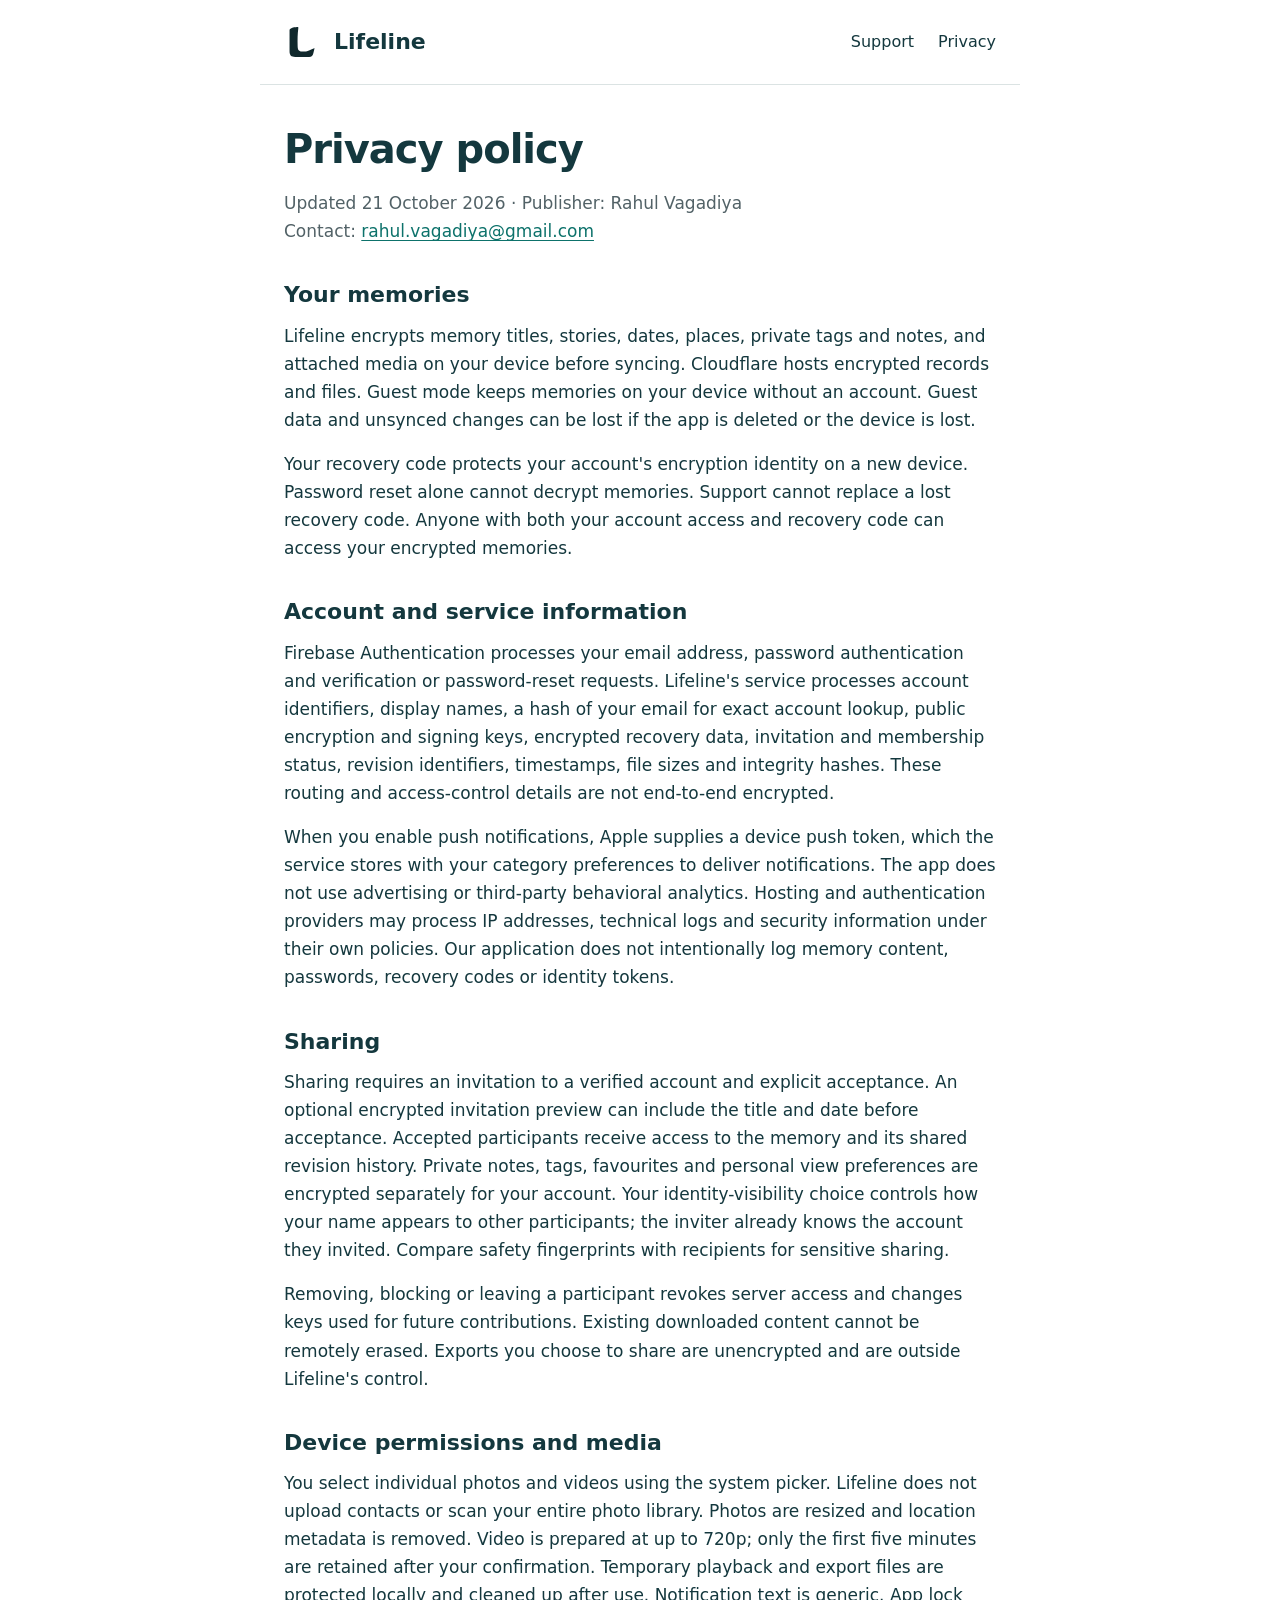
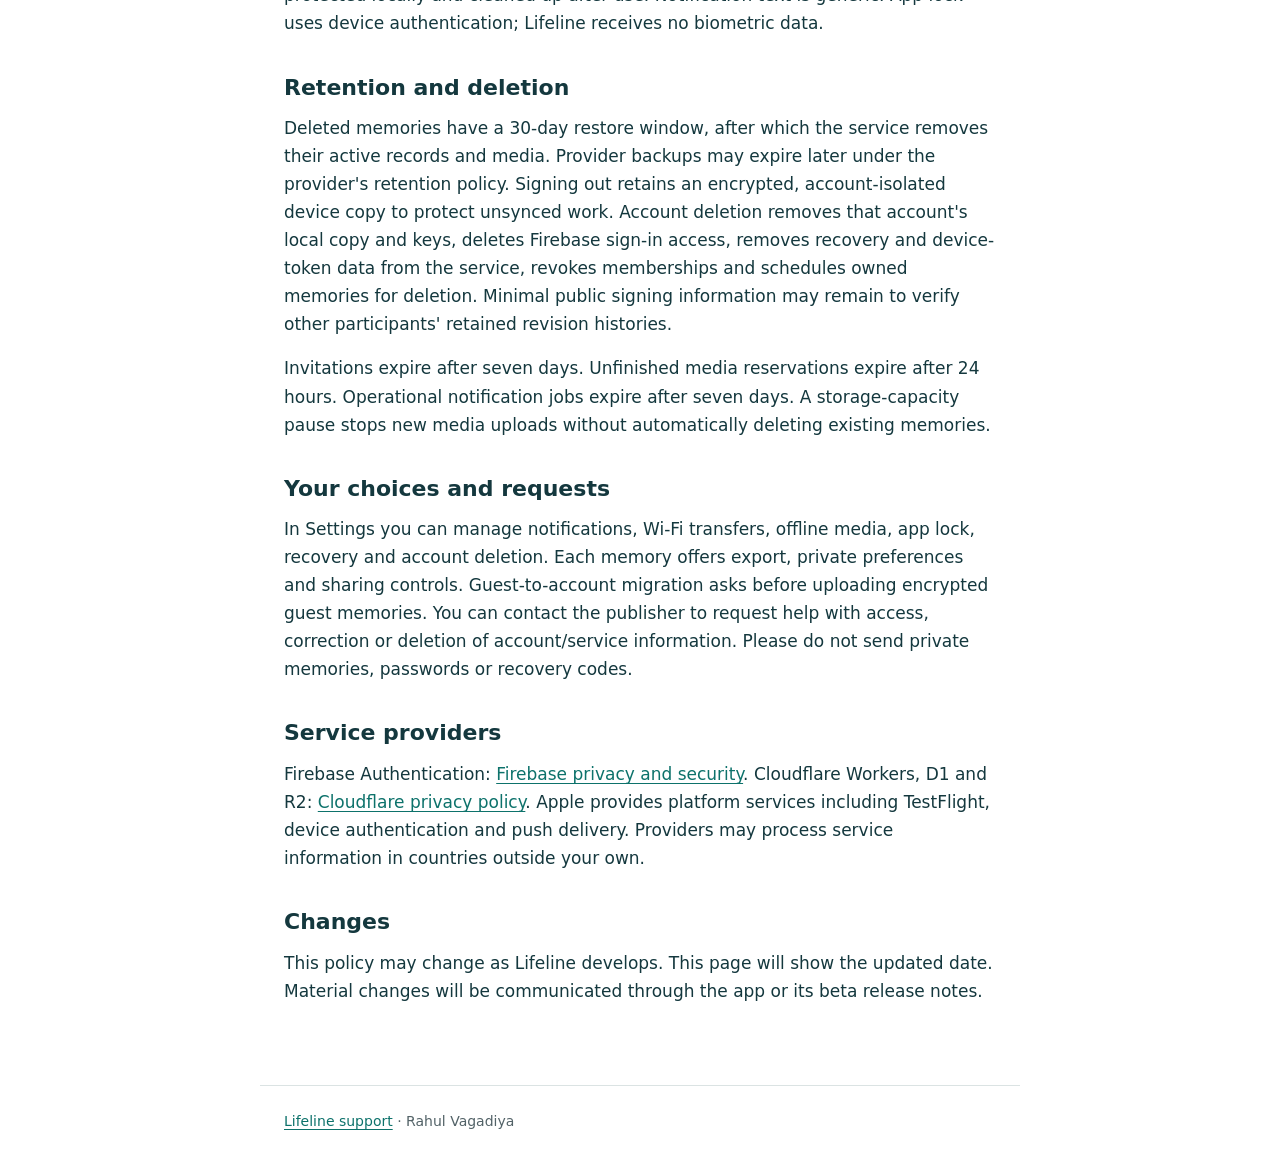
==== privacy.html @ 029554c7 "Publish Lifeline support and privacy information" ====
<!doctype html><html lang="en"><head><meta charset="utf-8"><meta name="viewport" content="width=device-width,initial-scale=1"><meta name="description" content="How Lifeline handles account information, encrypted memories, sharing and deletion."><title>Lifeline Privacy Policy</title><link rel="stylesheet" href="style.css"></head><body><a class="skip" href="#content">Skip to content</a><header><img src="assets/lifeline.svg" alt=""><a href="./">Lifeline</a><nav aria-label="Main"><a href="./">Support</a><a href="privacy.html" aria-current="page">Privacy</a></nav></header><main id="content"><h1>Privacy policy</h1><p class="muted">Updated 21 October 2026 · Publisher: Rahul Vagadiya<br>Contact: <a href="mailto:rahul.vagadiya@gmail.com">rahul.vagadiya@gmail.com</a></p><h2>Your memories</h2><p>Lifeline encrypts memory titles, stories, dates, places, private tags and notes, and attached media on your device before syncing. Cloudflare hosts encrypted records and files. Guest mode keeps memories on your device without an account. Guest data and unsynced changes can be lost if the app is deleted or the device is lost.</p><p>Your recovery code protects your account's encryption identity on a new device. Password reset alone cannot decrypt memories. Support cannot replace a lost recovery code. Anyone with both your account access and recovery code can access your encrypted memories.</p><h2>Account and service information</h2><p>Firebase Authentication processes your email address, password authentication and verification or password-reset requests. Lifeline's service processes account identifiers, display names, a hash of your email for exact account lookup, public encryption and signing keys, encrypted recovery data, invitation and membership status, revision identifiers, timestamps, file sizes and integrity hashes. These routing and access-control details are not end-to-end encrypted.</p><p>When you enable push notifications, Apple supplies a device push token, which the service stores with your category preferences to deliver notifications. The app does not use advertising or third-party behavioral analytics. Hosting and authentication providers may process IP addresses, technical logs and security information under their own policies. Our application does not intentionally log memory content, passwords, recovery codes or identity tokens.</p><h2>Sharing</h2><p>Sharing requires an invitation to a verified account and explicit acceptance. An optional encrypted invitation preview can include the title and date before acceptance. Accepted participants receive access to the memory and its shared revision history. Private notes, tags, favourites and personal view preferences are encrypted separately for your account. Your identity-visibility choice controls how your name appears to other participants; the inviter already knows the account they invited. Compare safety fingerprints with recipients for sensitive sharing.</p><p>Removing, blocking or leaving a participant revokes server access and changes keys used for future contributions. Existing downloaded content cannot be remotely erased. Exports you choose to share are unencrypted and are outside Lifeline's control.</p><h2>Device permissions and media</h2><p>You select individual photos and videos using the system picker. Lifeline does not upload contacts or scan your entire photo library. Photos are resized and location metadata is removed. Video is prepared at up to 720p; only the first five minutes are retained after your confirmation. Temporary playback and export files are protected locally and cleaned up after use. Notification text is generic. App lock uses device authentication; Lifeline receives no biometric data.</p><h2>Retention and deletion</h2><p>Deleted memories have a 30-day restore window, after which the service removes their active records and media. Provider backups may expire later under the provider's retention policy. Signing out retains an encrypted, account-isolated device copy to protect unsynced work. Account deletion removes that account's local copy and keys, deletes Firebase sign-in access, removes recovery and device-token data from the service, revokes memberships and schedules owned memories for deletion. Minimal public signing information may remain to verify other participants' retained revision histories.</p><p>Invitations expire after seven days. Unfinished media reservations expire after 24 hours. Operational notification jobs expire after seven days. A storage-capacity pause stops new media uploads without automatically deleting existing memories.</p><h2>Your choices and requests</h2><p>In Settings you can manage notifications, Wi-Fi transfers, offline media, app lock, recovery and account deletion. Each memory offers export, private preferences and sharing controls. Guest-to-account migration asks before uploading encrypted guest memories. You can contact the publisher to request help with access, correction or deletion of account/service information. Please do not send private memories, passwords or recovery codes.</p><h2>Service providers</h2><p>Firebase Authentication: <a href="https://firebase.google.com/support/privacy">Firebase privacy and security</a>. Cloudflare Workers, D1 and R2: <a href="https://www.cloudflare.com/privacypolicy/">Cloudflare privacy policy</a>. Apple provides platform services including TestFlight, device authentication and push delivery. Providers may process service information in countries outside your own.</p><h2>Changes</h2><p>This policy may change as Lifeline develops. This page will show the updated date. Material changes will be communicated through the app or its beta release notes.</p></main><footer><a href="./">Lifeline support</a> · Rahul Vagadiya</footer></body></html>
---- style.css ----
:root{color-scheme:light dark;--ink:#14383e;--accent:#0d726b;--canvas:#fff;--muted:#526267;--line:#dbe3e3}*{box-sizing:border-box}body{margin:0;background:var(--canvas);color:var(--ink);font:17px/1.65 system-ui,-apple-system,BlinkMacSystemFont,"Segoe UI",sans-serif}header,main,footer{max-width:760px;margin:auto;padding:24px}header{display:flex;align-items:center;gap:14px;border-bottom:1px solid var(--line)}header img{width:36px;height:36px}header a{font-size:22px;font-weight:650;color:var(--ink);text-decoration:none}nav{margin-left:auto;display:flex;gap:24px}nav a{font-size:16px;font-weight:500}main{padding-top:40px;padding-bottom:64px}h1{font-size:clamp(30px,6vw,40px);line-height:1.2;margin:0 0 16px;letter-spacing:-.025em}h2{font-size:22px;line-height:1.3;margin:36px 0 12px}p{margin:0 0 16px}a{color:var(--accent);text-underline-offset:3px}a:focus-visible{outline:3px solid var(--accent);outline-offset:5px}.muted,footer{color:var(--muted)}footer{font-size:14px;border-top:1px solid var(--line)}li{margin-bottom:10px}details{padding:18px 0;border-bottom:1px solid var(--line)}summary{cursor:pointer;font-weight:600;min-height:44px}details p{margin-top:10px}.skip{position:absolute;top:-80px;left:16px;background:var(--canvas);padding:12px}.skip:focus{top:12px}@media(prefers-color-scheme:dark){:root{--ink:#e8f4f1;--accent:#82d9c2;--canvas:#102327;--muted:#b0c6c7;--line:#314b50}header img{background:#e8f4f1;border-radius:6px;padding:3px}}@media(max-width:450px){header{flex-wrap:wrap}nav{margin-left:0;width:100%}}
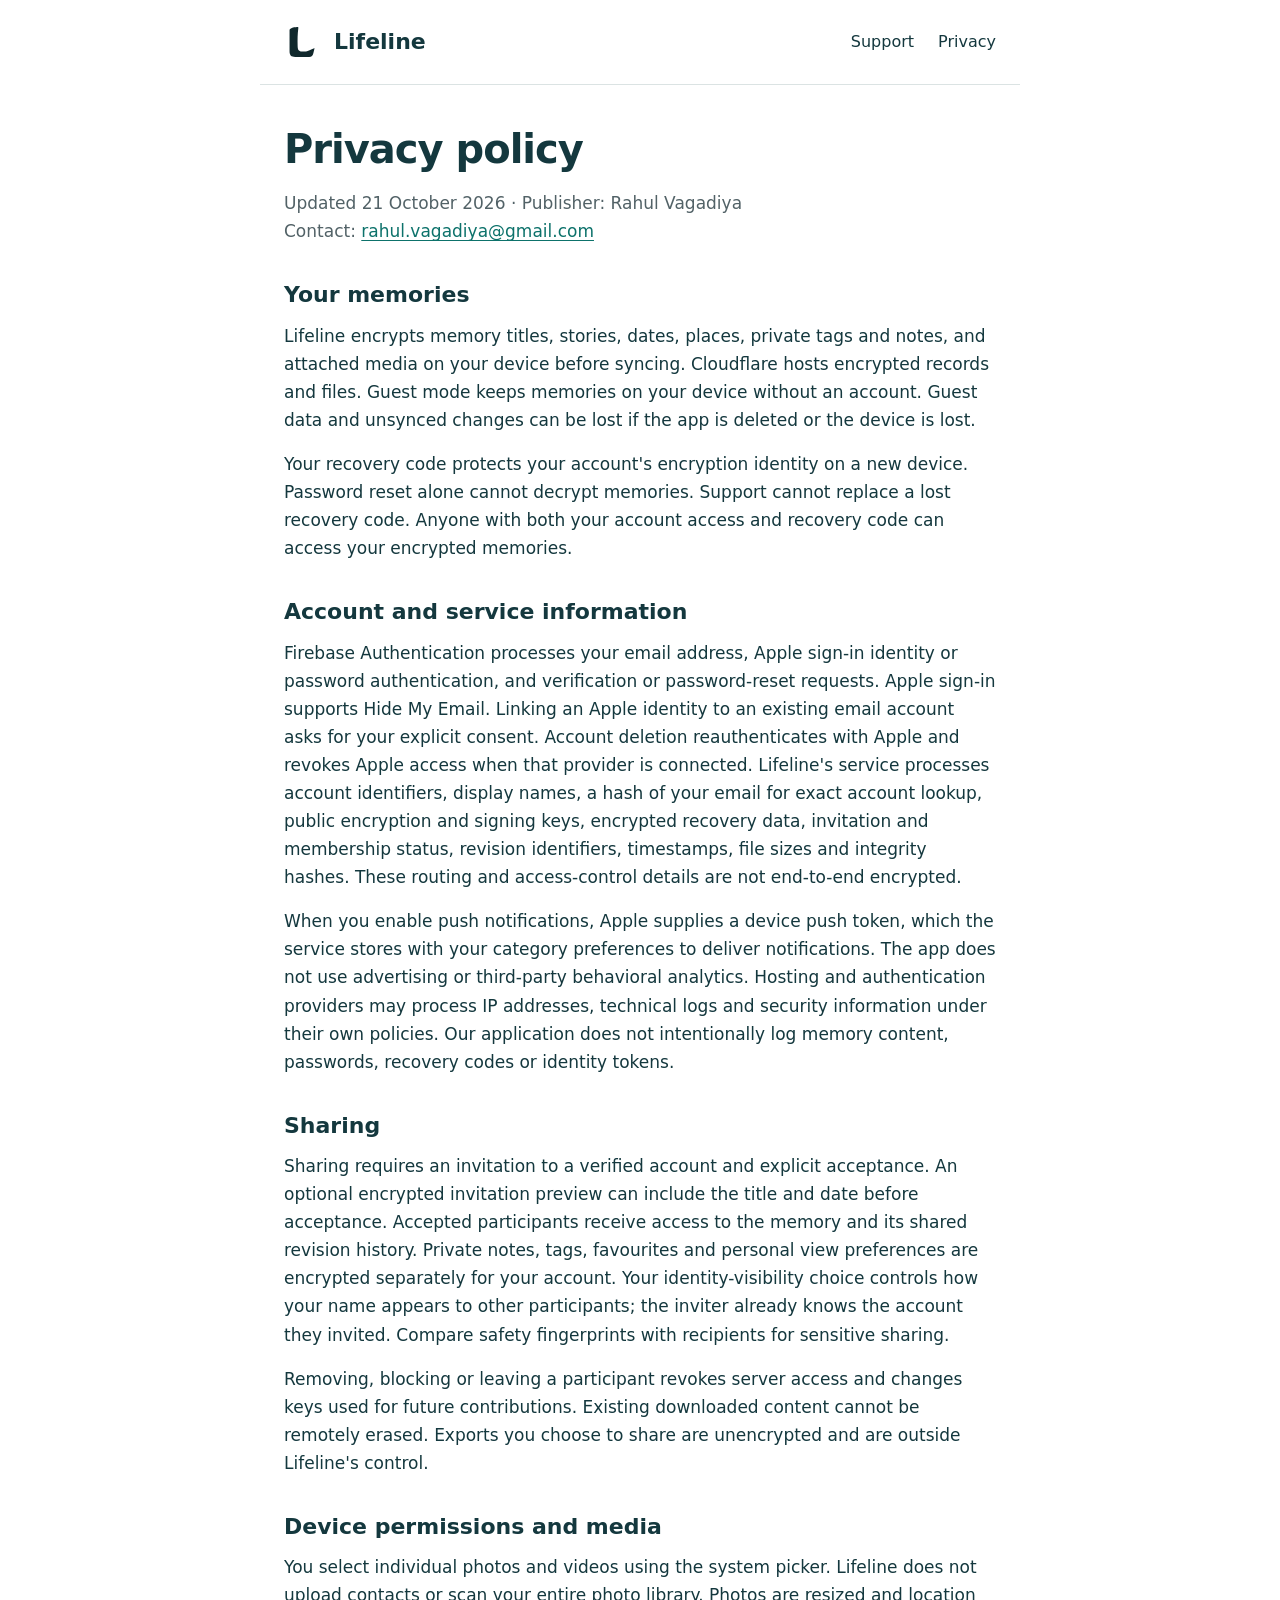
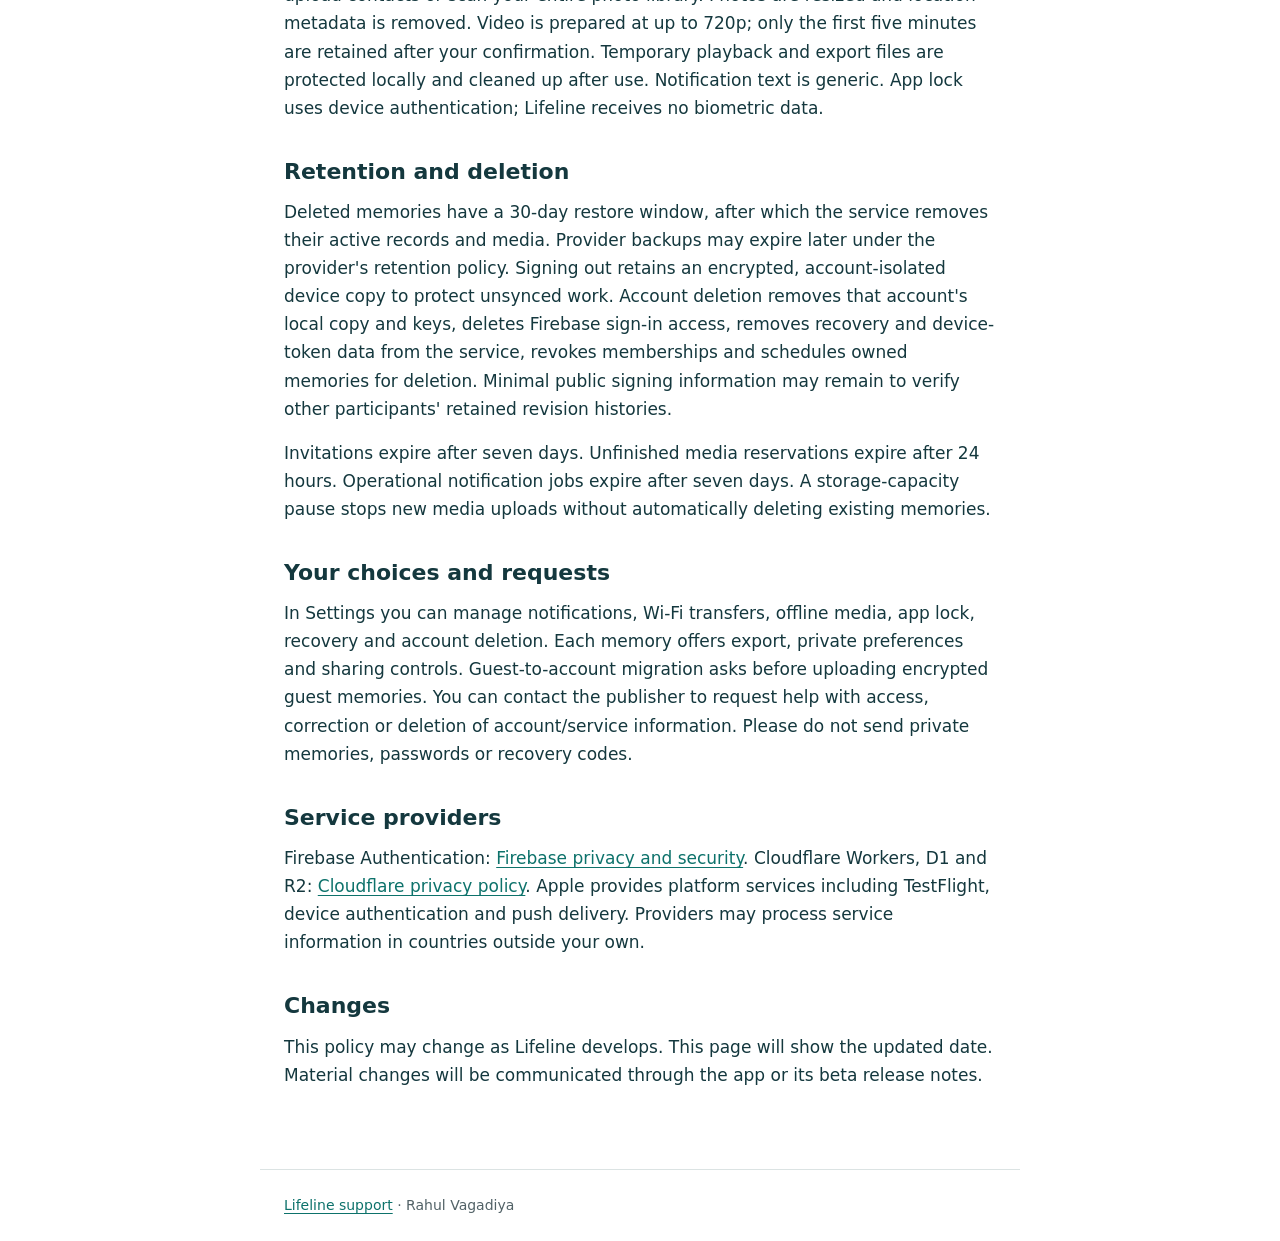
==== commit 93b30cd7: "Document Apple sign-in identity and account linking" ====
--- a/privacy.html
+++ b/privacy.html
@@ -1 +1 @@
-<!doctype html><html lang="en"><head><meta charset="utf-8"><meta name="viewport" content="width=device-width,initial-scale=1"><meta name="description" content="How Lifeline handles account information, encrypted memories, sharing and deletion."><title>Lifeline Privacy Policy</title><link rel="stylesheet" href="style.css"></head><body><a class="skip" href="#content">Skip to content</a><header><img src="assets/lifeline.svg" alt=""><a href="./">Lifeline</a><nav aria-label="Main"><a href="./">Support</a><a href="privacy.html" aria-current="page">Privacy</a></nav></header><main id="content"><h1>Privacy policy</h1><p class="muted">Updated 21 October 2026 · Publisher: Rahul Vagadiya<br>Contact: <a href="mailto:rahul.vagadiya@gmail.com">rahul.vagadiya@gmail.com</a></p><h2>Your memories</h2><p>Lifeline encrypts memory titles, stories, dates, places, private tags and notes, and attached media on your device before syncing. Cloudflare hosts encrypted records and files. Guest mode keeps memories on your device without an account. Guest data and unsynced changes can be lost if the app is deleted or the device is lost.</p><p>Your recovery code protects your account's encryption identity on a new device. Password reset alone cannot decrypt memories. Support cannot replace a lost recovery code. Anyone with both your account access and recovery code can access your encrypted memories.</p><h2>Account and service information</h2><p>Firebase Authentication processes your email address, password authentication and verification or password-reset requests. Lifeline's service processes account identifiers, display names, a hash of your email for exact account lookup, public encryption and signing keys, encrypted recovery data, invitation and membership status, revision identifiers, timestamps, file sizes and integrity hashes. These routing and access-control details are not end-to-end encrypted.</p><p>When you enable push notifications, Apple supplies a device push token, which the service stores with your category preferences to deliver notifications. The app does not use advertising or third-party behavioral analytics. Hosting and authentication providers may process IP addresses, technical logs and security information under their own policies. Our application does not intentionally log memory content, passwords, recovery codes or identity tokens.</p><h2>Sharing</h2><p>Sharing requires an invitation to a verified account and explicit acceptance. An optional encrypted invitation preview can include the title and date before acceptance. Accepted participants receive access to the memory and its shared revision history. Private notes, tags, favourites and personal view preferences are encrypted separately for your account. Your identity-visibility choice controls how your name appears to other participants; the inviter already knows the account they invited. Compare safety fingerprints with recipients for sensitive sharing.</p><p>Removing, blocking or leaving a participant revokes server access and changes keys used for future contributions. Existing downloaded content cannot be remotely erased. Exports you choose to share are unencrypted and are outside Lifeline's control.</p><h2>Device permissions and media</h2><p>You select individual photos and videos using the system picker. Lifeline does not upload contacts or scan your entire photo library. Photos are resized and location metadata is removed. Video is prepared at up to 720p; only the first five minutes are retained after your confirmation. Temporary playback and export files are protected locally and cleaned up after use. Notification text is generic. App lock uses device authentication; Lifeline receives no biometric data.</p><h2>Retention and deletion</h2><p>Deleted memories have a 30-day restore window, after which the service removes their active records and media. Provider backups may expire later under the provider's retention policy. Signing out retains an encrypted, account-isolated device copy to protect unsynced work. Account deletion removes that account's local copy and keys, deletes Firebase sign-in access, removes recovery and device-token data from the service, revokes memberships and schedules owned memories for deletion. Minimal public signing information may remain to verify other participants' retained revision histories.</p><p>Invitations expire after seven days. Unfinished media reservations expire after 24 hours. Operational notification jobs expire after seven days. A storage-capacity pause stops new media uploads without automatically deleting existing memories.</p><h2>Your choices and requests</h2><p>In Settings you can manage notifications, Wi-Fi transfers, offline media, app lock, recovery and account deletion. Each memory offers export, private preferences and sharing controls. Guest-to-account migration asks before uploading encrypted guest memories. You can contact the publisher to request help with access, correction or deletion of account/service information. Please do not send private memories, passwords or recovery codes.</p><h2>Service providers</h2><p>Firebase Authentication: <a href="https://firebase.google.com/support/privacy">Firebase privacy and security</a>. Cloudflare Workers, D1 and R2: <a href="https://www.cloudflare.com/privacypolicy/">Cloudflare privacy policy</a>. Apple provides platform services including TestFlight, device authentication and push delivery. Providers may process service information in countries outside your own.</p><h2>Changes</h2><p>This policy may change as Lifeline develops. This page will show the updated date. Material changes will be communicated through the app or its beta release notes.</p></main><footer><a href="./">Lifeline support</a> · Rahul Vagadiya</footer></body></html>
+<!doctype html><html lang="en"><head><meta charset="utf-8"><meta name="viewport" content="width=device-width,initial-scale=1"><meta name="description" content="How Lifeline handles account information, encrypted memories, sharing and deletion."><title>Lifeline Privacy Policy</title><link rel="stylesheet" href="style.css"></head><body><a class="skip" href="#content">Skip to content</a><header><img src="assets/lifeline.svg" alt=""><a href="./">Lifeline</a><nav aria-label="Main"><a href="./">Support</a><a href="privacy.html" aria-current="page">Privacy</a></nav></header><main id="content"><h1>Privacy policy</h1><p class="muted">Updated 21 October 2026 · Publisher: Rahul Vagadiya<br>Contact: <a href="mailto:rahul.vagadiya@gmail.com">rahul.vagadiya@gmail.com</a></p><h2>Your memories</h2><p>Lifeline encrypts memory titles, stories, dates, places, private tags and notes, and attached media on your device before syncing. Cloudflare hosts encrypted records and files. Guest mode keeps memories on your device without an account. Guest data and unsynced changes can be lost if the app is deleted or the device is lost.</p><p>Your recovery code protects your account's encryption identity on a new device. Password reset alone cannot decrypt memories. Support cannot replace a lost recovery code. Anyone with both your account access and recovery code can access your encrypted memories.</p><h2>Account and service information</h2><p>Firebase Authentication processes your email address, Apple sign-in identity or password authentication, and verification or password-reset requests. Apple sign-in supports Hide My Email. Linking an Apple identity to an existing email account asks for your explicit consent. Account deletion reauthenticates with Apple and revokes Apple access when that provider is connected. Lifeline's service processes account identifiers, display names, a hash of your email for exact account lookup, public encryption and signing keys, encrypted recovery data, invitation and membership status, revision identifiers, timestamps, file sizes and integrity hashes. These routing and access-control details are not end-to-end encrypted.</p><p>When you enable push notifications, Apple supplies a device push token, which the service stores with your category preferences to deliver notifications. The app does not use advertising or third-party behavioral analytics. Hosting and authentication providers may process IP addresses, technical logs and security information under their own policies. Our application does not intentionally log memory content, passwords, recovery codes or identity tokens.</p><h2>Sharing</h2><p>Sharing requires an invitation to a verified account and explicit acceptance. An optional encrypted invitation preview can include the title and date before acceptance. Accepted participants receive access to the memory and its shared revision history. Private notes, tags, favourites and personal view preferences are encrypted separately for your account. Your identity-visibility choice controls how your name appears to other participants; the inviter already knows the account they invited. Compare safety fingerprints with recipients for sensitive sharing.</p><p>Removing, blocking or leaving a participant revokes server access and changes keys used for future contributions. Existing downloaded content cannot be remotely erased. Exports you choose to share are unencrypted and are outside Lifeline's control.</p><h2>Device permissions and media</h2><p>You select individual photos and videos using the system picker. Lifeline does not upload contacts or scan your entire photo library. Photos are resized and location metadata is removed. Video is prepared at up to 720p; only the first five minutes are retained after your confirmation. Temporary playback and export files are protected locally and cleaned up after use. Notification text is generic. App lock uses device authentication; Lifeline receives no biometric data.</p><h2>Retention and deletion</h2><p>Deleted memories have a 30-day restore window, after which the service removes their active records and media. Provider backups may expire later under the provider's retention policy. Signing out retains an encrypted, account-isolated device copy to protect unsynced work. Account deletion removes that account's local copy and keys, deletes Firebase sign-in access, removes recovery and device-token data from the service, revokes memberships and schedules owned memories for deletion. Minimal public signing information may remain to verify other participants' retained revision histories.</p><p>Invitations expire after seven days. Unfinished media reservations expire after 24 hours. Operational notification jobs expire after seven days. A storage-capacity pause stops new media uploads without automatically deleting existing memories.</p><h2>Your choices and requests</h2><p>In Settings you can manage notifications, Wi-Fi transfers, offline media, app lock, recovery and account deletion. Each memory offers export, private preferences and sharing controls. Guest-to-account migration asks before uploading encrypted guest memories. You can contact the publisher to request help with access, correction or deletion of account/service information. Please do not send private memories, passwords or recovery codes.</p><h2>Service providers</h2><p>Firebase Authentication: <a href="https://firebase.google.com/support/privacy">Firebase privacy and security</a>. Cloudflare Workers, D1 and R2: <a href="https://www.cloudflare.com/privacypolicy/">Cloudflare privacy policy</a>. Apple provides platform services including TestFlight, device authentication and push delivery. Providers may process service information in countries outside your own.</p><h2>Changes</h2><p>This policy may change as Lifeline develops. This page will show the updated date. Material changes will be communicated through the app or its beta release notes.</p></main><footer><a href="./">Lifeline support</a> · Rahul Vagadiya</footer></body></html>
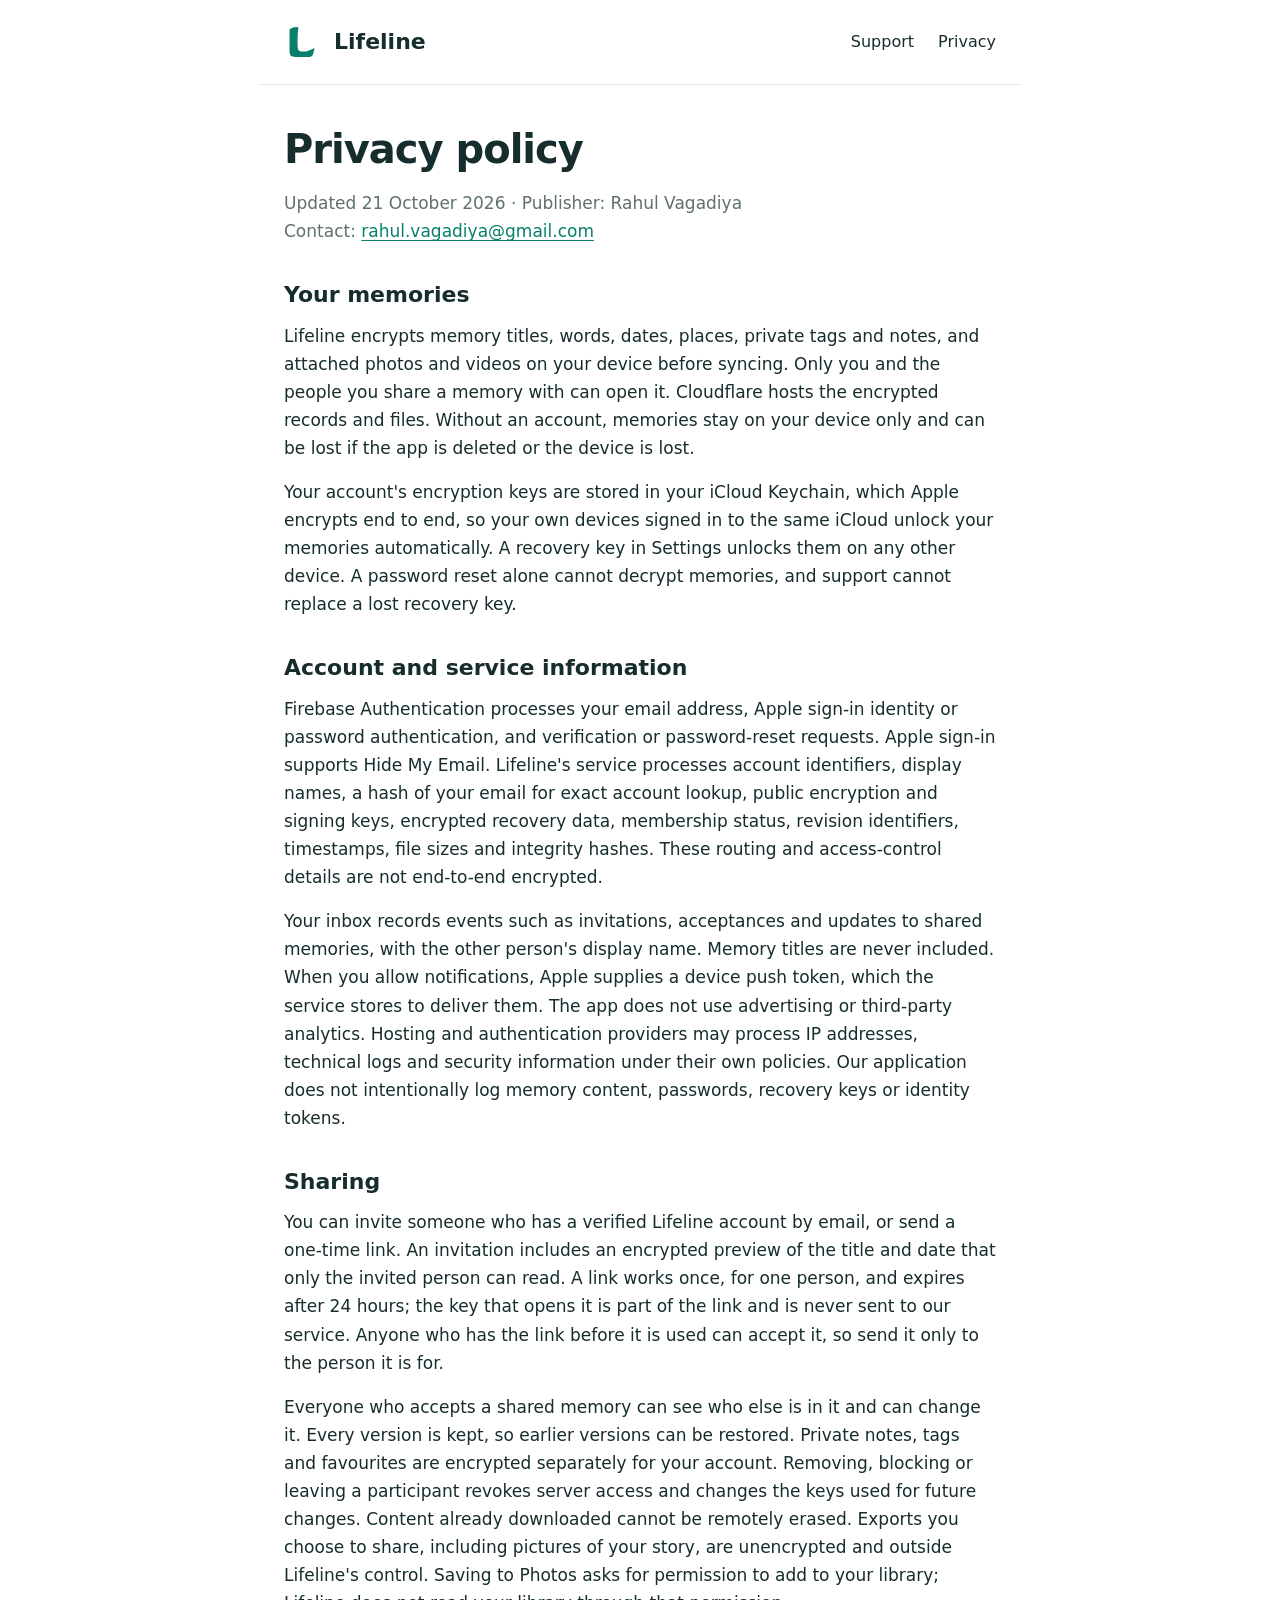
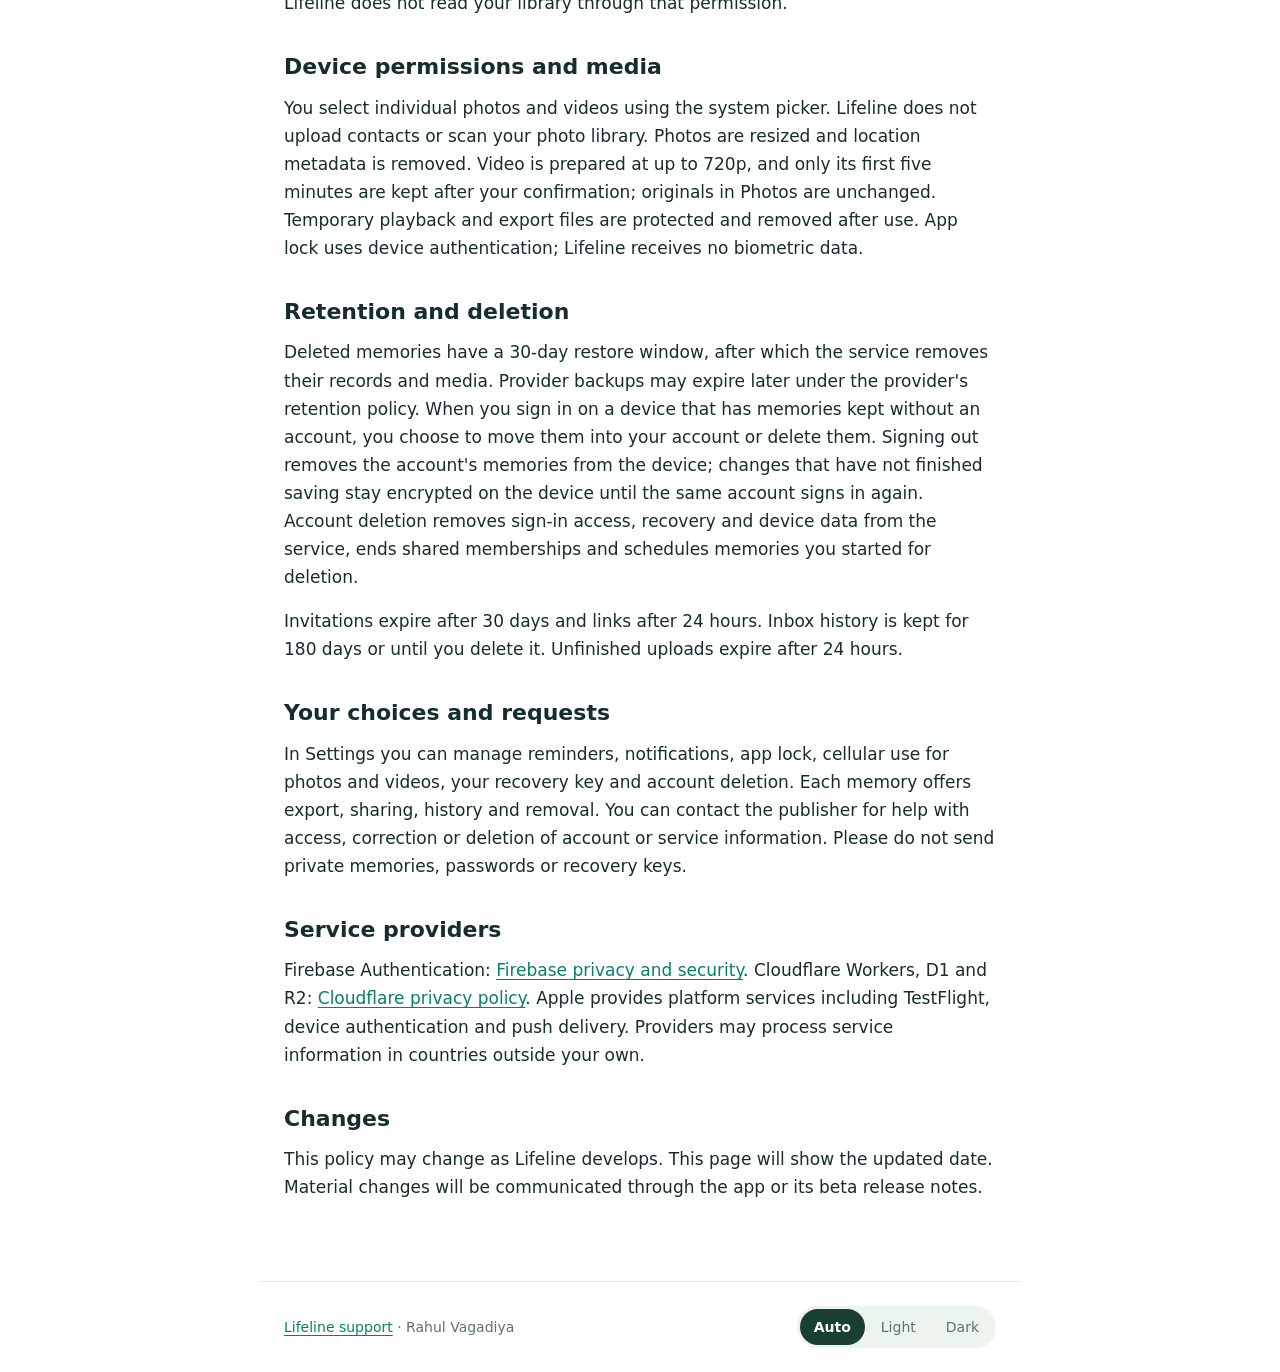
==== commit 36ffdbbe: "Update support and privacy pages for Lifeline v2 Describe v2 accounts, recovery key, sharing, histor" ====
--- a/privacy.html
+++ b/privacy.html
@@ -1 +1 @@
-<!doctype html><html lang="en"><head><meta charset="utf-8"><meta name="viewport" content="width=device-width,initial-scale=1"><meta name="description" content="How Lifeline handles account information, encrypted memories, sharing and deletion."><title>Lifeline Privacy Policy</title><link rel="stylesheet" href="style.css"></head><body><a class="skip" href="#content">Skip to content</a><header><img src="assets/lifeline.svg" alt=""><a href="./">Lifeline</a><nav aria-label="Main"><a href="./">Support</a><a href="privacy.html" aria-current="page">Privacy</a></nav></header><main id="content"><h1>Privacy policy</h1><p class="muted">Updated 21 October 2026 · Publisher: Rahul Vagadiya<br>Contact: <a href="mailto:rahul.vagadiya@gmail.com">rahul.vagadiya@gmail.com</a></p><h2>Your memories</h2><p>Lifeline encrypts memory titles, stories, dates, places, private tags and notes, and attached media on your device before syncing. Cloudflare hosts encrypted records and files. Guest mode keeps memories on your device without an account. Guest data and unsynced changes can be lost if the app is deleted or the device is lost.</p><p>Your recovery code protects your account's encryption identity on a new device. Password reset alone cannot decrypt memories. Support cannot replace a lost recovery code. Anyone with both your account access and recovery code can access your encrypted memories.</p><h2>Account and service information</h2><p>Firebase Authentication processes your email address, Apple sign-in identity or password authentication, and verification or password-reset requests. Apple sign-in supports Hide My Email. Linking an Apple identity to an existing email account asks for your explicit consent. Account deletion reauthenticates with Apple and revokes Apple access when that provider is connected. Lifeline's service processes account identifiers, display names, a hash of your email for exact account lookup, public encryption and signing keys, encrypted recovery data, invitation and membership status, revision identifiers, timestamps, file sizes and integrity hashes. These routing and access-control details are not end-to-end encrypted.</p><p>When you enable push notifications, Apple supplies a device push token, which the service stores with your category preferences to deliver notifications. The app does not use advertising or third-party behavioral analytics. Hosting and authentication providers may process IP addresses, technical logs and security information under their own policies. Our application does not intentionally log memory content, passwords, recovery codes or identity tokens.</p><h2>Sharing</h2><p>Sharing requires an invitation to a verified account and explicit acceptance. An optional encrypted invitation preview can include the title and date before acceptance. Accepted participants receive access to the memory and its shared revision history. Private notes, tags, favourites and personal view preferences are encrypted separately for your account. Your identity-visibility choice controls how your name appears to other participants; the inviter already knows the account they invited. Compare safety fingerprints with recipients for sensitive sharing.</p><p>Removing, blocking or leaving a participant revokes server access and changes keys used for future contributions. Existing downloaded content cannot be remotely erased. Exports you choose to share are unencrypted and are outside Lifeline's control.</p><h2>Device permissions and media</h2><p>You select individual photos and videos using the system picker. Lifeline does not upload contacts or scan your entire photo library. Photos are resized and location metadata is removed. Video is prepared at up to 720p; only the first five minutes are retained after your confirmation. Temporary playback and export files are protected locally and cleaned up after use. Notification text is generic. App lock uses device authentication; Lifeline receives no biometric data.</p><h2>Retention and deletion</h2><p>Deleted memories have a 30-day restore window, after which the service removes their active records and media. Provider backups may expire later under the provider's retention policy. Signing out retains an encrypted, account-isolated device copy to protect unsynced work. Account deletion removes that account's local copy and keys, deletes Firebase sign-in access, removes recovery and device-token data from the service, revokes memberships and schedules owned memories for deletion. Minimal public signing information may remain to verify other participants' retained revision histories.</p><p>Invitations expire after seven days. Unfinished media reservations expire after 24 hours. Operational notification jobs expire after seven days. A storage-capacity pause stops new media uploads without automatically deleting existing memories.</p><h2>Your choices and requests</h2><p>In Settings you can manage notifications, Wi-Fi transfers, offline media, app lock, recovery and account deletion. Each memory offers export, private preferences and sharing controls. Guest-to-account migration asks before uploading encrypted guest memories. You can contact the publisher to request help with access, correction or deletion of account/service information. Please do not send private memories, passwords or recovery codes.</p><h2>Service providers</h2><p>Firebase Authentication: <a href="https://firebase.google.com/support/privacy">Firebase privacy and security</a>. Cloudflare Workers, D1 and R2: <a href="https://www.cloudflare.com/privacypolicy/">Cloudflare privacy policy</a>. Apple provides platform services including TestFlight, device authentication and push delivery. Providers may process service information in countries outside your own.</p><h2>Changes</h2><p>This policy may change as Lifeline develops. This page will show the updated date. Material changes will be communicated through the app or its beta release notes.</p></main><footer><a href="./">Lifeline support</a> · Rahul Vagadiya</footer></body></html>
+<!doctype html><html lang="en"><head><meta charset="utf-8"><meta name="viewport" content="width=device-width,initial-scale=1"><meta name="description" content="How Lifeline handles account information, encrypted memories, sharing and deletion."><title>Lifeline Privacy Policy</title><meta name="color-scheme" content="light dark"><script>try{var t=localStorage.getItem("theme");if(t==="light"||t==="dark")document.documentElement.dataset.theme=t}catch(e){}</script><link rel="stylesheet" href="style.css"></head><body><a class="skip" href="#content">Skip to content</a><header><svg class="logo" viewBox="-80 -80 815 935" width="36" height="36" aria-hidden="true"><path d="M 4 84 C 4 32 101 7 198 0 C 225 -1 237 3 233 19 C 211 185 211 327 214 483 C 216 585 234 626 325 634 L 432 634 C 492 631 551 582 644 550 C 651 546 655 548 652 558 L 622 678 C 610 734 579 775 511 775 L 151 775 C 47 775 4 735 4 628 Z"/></svg><a href="./">Lifeline</a><nav aria-label="Main"><a href="./">Support</a><a href="privacy.html" aria-current="page">Privacy</a></nav></header><main id="content"><h1>Privacy policy</h1><p class="muted">Updated 21 October 2026 · Publisher: Rahul Vagadiya<br>Contact: <a href="mailto:rahul.vagadiya@gmail.com">rahul.vagadiya@gmail.com</a></p><h2>Your memories</h2><p>Lifeline encrypts memory titles, words, dates, places, private tags and notes, and attached photos and videos on your device before syncing. Only you and the people you share a memory with can open it. Cloudflare hosts the encrypted records and files. Without an account, memories stay on your device only and can be lost if the app is deleted or the device is lost.</p><p>Your account's encryption keys are stored in your iCloud Keychain, which Apple encrypts end to end, so your own devices signed in to the same iCloud unlock your memories automatically. A recovery key in Settings unlocks them on any other device. A password reset alone cannot decrypt memories, and support cannot replace a lost recovery key.</p><h2>Account and service information</h2><p>Firebase Authentication processes your email address, Apple sign-in identity or password authentication, and verification or password-reset requests. Apple sign-in supports Hide My Email. Lifeline's service processes account identifiers, display names, a hash of your email for exact account lookup, public encryption and signing keys, encrypted recovery data, membership status, revision identifiers, timestamps, file sizes and integrity hashes. These routing and access-control details are not end-to-end encrypted.</p><p>Your inbox records events such as invitations, acceptances and updates to shared memories, with the other person's display name. Memory titles are never included. When you allow notifications, Apple supplies a device push token, which the service stores to deliver them. The app does not use advertising or third-party analytics. Hosting and authentication providers may process IP addresses, technical logs and security information under their own policies. Our application does not intentionally log memory content, passwords, recovery keys or identity tokens.</p><h2>Sharing</h2><p>You can invite someone who has a verified Lifeline account by email, or send a one-time link. An invitation includes an encrypted preview of the title and date that only the invited person can read. A link works once, for one person, and expires after 24 hours; the key that opens it is part of the link and is never sent to our service. Anyone who has the link before it is used can accept it, so send it only to the person it is for.</p><p>Everyone who accepts a shared memory can see who else is in it and can change it. Every version is kept, so earlier versions can be restored. Private notes, tags and favourites are encrypted separately for your account. Removing, blocking or leaving a participant revokes server access and changes the keys used for future changes. Content already downloaded cannot be remotely erased. Exports you choose to share, including pictures of your story, are unencrypted and outside Lifeline's control. Saving to Photos asks for permission to add to your library; Lifeline does not read your library through that permission.</p><h2>Device permissions and media</h2><p>You select individual photos and videos using the system picker. Lifeline does not upload contacts or scan your photo library. Photos are resized and location metadata is removed. Video is prepared at up to 720p, and only its first five minutes are kept after your confirmation; originals in Photos are unchanged. Temporary playback and export files are protected and removed after use. App lock uses device authentication; Lifeline receives no biometric data.</p><h2>Retention and deletion</h2><p>Deleted memories have a 30-day restore window, after which the service removes their records and media. Provider backups may expire later under the provider's retention policy. When you sign in on a device that has memories kept without an account, you choose to move them into your account or delete them. Signing out removes the account's memories from the device; changes that have not finished saving stay encrypted on the device until the same account signs in again. Account deletion removes sign-in access, recovery and device data from the service, ends shared memberships and schedules memories you started for deletion.</p><p>Invitations expire after 30 days and links after 24 hours. Inbox history is kept for 180 days or until you delete it. Unfinished uploads expire after 24 hours.</p><h2>Your choices and requests</h2><p>In Settings you can manage reminders, notifications, app lock, cellular use for photos and videos, your recovery key and account deletion. Each memory offers export, sharing, history and removal. You can contact the publisher for help with access, correction or deletion of account or service information. Please do not send private memories, passwords or recovery keys.</p><h2>Service providers</h2><p>Firebase Authentication: <a href="https://firebase.google.com/support/privacy">Firebase privacy and security</a>. Cloudflare Workers, D1 and R2: <a href="https://www.cloudflare.com/privacypolicy/">Cloudflare privacy policy</a>. Apple provides platform services including TestFlight, device authentication and push delivery. Providers may process service information in countries outside your own.</p><h2>Changes</h2><p>This policy may change as Lifeline develops. This page will show the updated date. Material changes will be communicated through the app or its beta release notes.</p></main><footer><span><a href="./">Lifeline support</a> · Rahul Vagadiya</span><div class="theme" role="group" aria-label="Appearance"><button type="button" data-theme-choice="auto">Auto</button><button type="button" data-theme-choice="light">Light</button><button type="button" data-theme-choice="dark">Dark</button></div></footer><script>(function(){var r=document.documentElement,b=document.querySelectorAll("[data-theme-choice]");function show(){var c=r.dataset.theme||"auto";b.forEach(function(x){x.setAttribute("aria-pressed",String(x.dataset.themeChoice===c))})}b.forEach(function(x){x.addEventListener("click",function(){var c=x.dataset.themeChoice;if(c==="auto"){delete r.dataset.theme}else{r.dataset.theme=c}try{c==="auto"?localStorage.removeItem("theme"):localStorage.setItem("theme",c)}catch(e){}show()})});show()})();</script></body></html>
--- a/style.css
+++ b/style.css
@@ -1 +1,82 @@
-:root{color-scheme:light dark;--ink:#14383e;--accent:#0d726b;--canvas:#fff;--muted:#526267;--line:#dbe3e3}*{box-sizing:border-box}body{margin:0;background:var(--canvas);color:var(--ink);font:17px/1.65 system-ui,-apple-system,BlinkMacSystemFont,"Segoe UI",sans-serif}header,main,footer{max-width:760px;margin:auto;padding:24px}header{display:flex;align-items:center;gap:14px;border-bottom:1px solid var(--line)}header img{width:36px;height:36px}header a{font-size:22px;font-weight:650;color:var(--ink);text-decoration:none}nav{margin-left:auto;display:flex;gap:24px}nav a{font-size:16px;font-weight:500}main{padding-top:40px;padding-bottom:64px}h1{font-size:clamp(30px,6vw,40px);line-height:1.2;margin:0 0 16px;letter-spacing:-.025em}h2{font-size:22px;line-height:1.3;margin:36px 0 12px}p{margin:0 0 16px}a{color:var(--accent);text-underline-offset:3px}a:focus-visible{outline:3px solid var(--accent);outline-offset:5px}.muted,footer{color:var(--muted)}footer{font-size:14px;border-top:1px solid var(--line)}li{margin-bottom:10px}details{padding:18px 0;border-bottom:1px solid var(--line)}summary{cursor:pointer;font-weight:600;min-height:44px}details p{margin-top:10px}.skip{position:absolute;top:-80px;left:16px;background:var(--canvas);padding:12px}.skip:focus{top:12px}@media(prefers-color-scheme:dark){:root{--ink:#e8f4f1;--accent:#82d9c2;--canvas:#102327;--muted:#b0c6c7;--line:#314b50}header img{background:#e8f4f1;border-radius:6px;padding:3px}}@media(max-width:450px){header{flex-wrap:wrap}nav{margin-left:0;width:100%}}
+:root {
+  color-scheme: light;
+  --ink: #172d2d;
+  --accent: #087f6b;
+  --canvas: #ffffff;
+  --muted: #5f716c;
+  --line: #e1e8e4;
+  --chip: #edf3ed;
+  --chip-active: #193f35;
+  --chip-active-ink: #ffffff;
+}
+
+/* Dark is true black, following the system unless the reader picks a mode. */
+@media (prefers-color-scheme: dark) {
+  :root:not([data-theme="light"]) {
+    color-scheme: dark;
+    --ink: #eef1f0;
+    --accent: #63ccb1;
+    --canvas: #000000;
+    --muted: #a3aaa8;
+    --line: #262626;
+    --chip: #161616;
+    --chip-active: #eef1f0;
+    --chip-active-ink: #000000;
+  }
+}
+:root[data-theme="dark"] {
+  color-scheme: dark;
+  --ink: #eef1f0;
+  --accent: #63ccb1;
+  --canvas: #000000;
+  --muted: #a3aaa8;
+  --line: #262626;
+  --chip: #161616;
+  --chip-active: #eef1f0;
+  --chip-active-ink: #000000;
+}
+
+* { box-sizing: border-box; }
+body {
+  margin: 0;
+  background: var(--canvas);
+  color: var(--ink);
+  font: 17px/1.65 system-ui, -apple-system, BlinkMacSystemFont, "Segoe UI", sans-serif;
+}
+header, main, footer { max-width: 760px; margin: auto; padding: 24px 16px; }
+@media (min-width: 600px) { header, main, footer { padding-left: 24px; padding-right: 24px; } }
+header { display: flex; align-items: center; gap: 14px; border-bottom: 1px solid var(--line); }
+header img { width: 36px; height: 36px; }
+header a { font-size: 22px; font-weight: 650; color: var(--ink); text-decoration: none; }
+nav { margin-left: auto; display: flex; gap: 24px; }
+nav a { font-size: 16px; font-weight: 500; }
+main { padding-top: 40px; padding-bottom: 64px; }
+h1 { font-size: clamp(30px, 6vw, 40px); line-height: 1.2; margin: 0 0 16px; letter-spacing: -.025em; }
+h2 { font-size: 22px; line-height: 1.3; margin: 36px 0 12px; }
+p { margin: 0 0 16px; }
+a { color: var(--accent); text-underline-offset: 3px; }
+a:focus-visible, button:focus-visible { outline: 3px solid var(--accent); outline-offset: 4px; }
+.muted, footer { color: var(--muted); }
+footer {
+  font-size: 14px; border-top: 1px solid var(--line);
+  display: flex; flex-wrap: wrap; align-items: center; justify-content: space-between; gap: 16px;
+}
+li { margin-bottom: 10px; }
+details { padding: 18px 0; border-bottom: 1px solid var(--line); }
+summary { cursor: pointer; font-weight: 600; min-height: 44px; }
+details p { margin-top: 10px; }
+.skip { position: absolute; top: -80px; left: 16px; background: var(--canvas); padding: 12px; }
+.skip:focus { top: 12px; }
+
+.theme { display: inline-flex; gap: 2px; padding: 3px; border-radius: 999px; background: var(--chip); }
+.theme button {
+  font: inherit; font-size: 14px; color: var(--muted); background: none; border: 0;
+  border-radius: 999px; padding: 6px 14px; min-height: 36px; cursor: pointer;
+}
+.theme button[aria-pressed="true"] { background: var(--chip-active); color: var(--chip-active-ink); font-weight: 600; }
+
+@media (max-width: 450px) {
+  header { flex-wrap: wrap; }
+  nav { margin-left: 0; width: 100%; }
+}
+header .logo { fill: var(--accent); flex: none; }
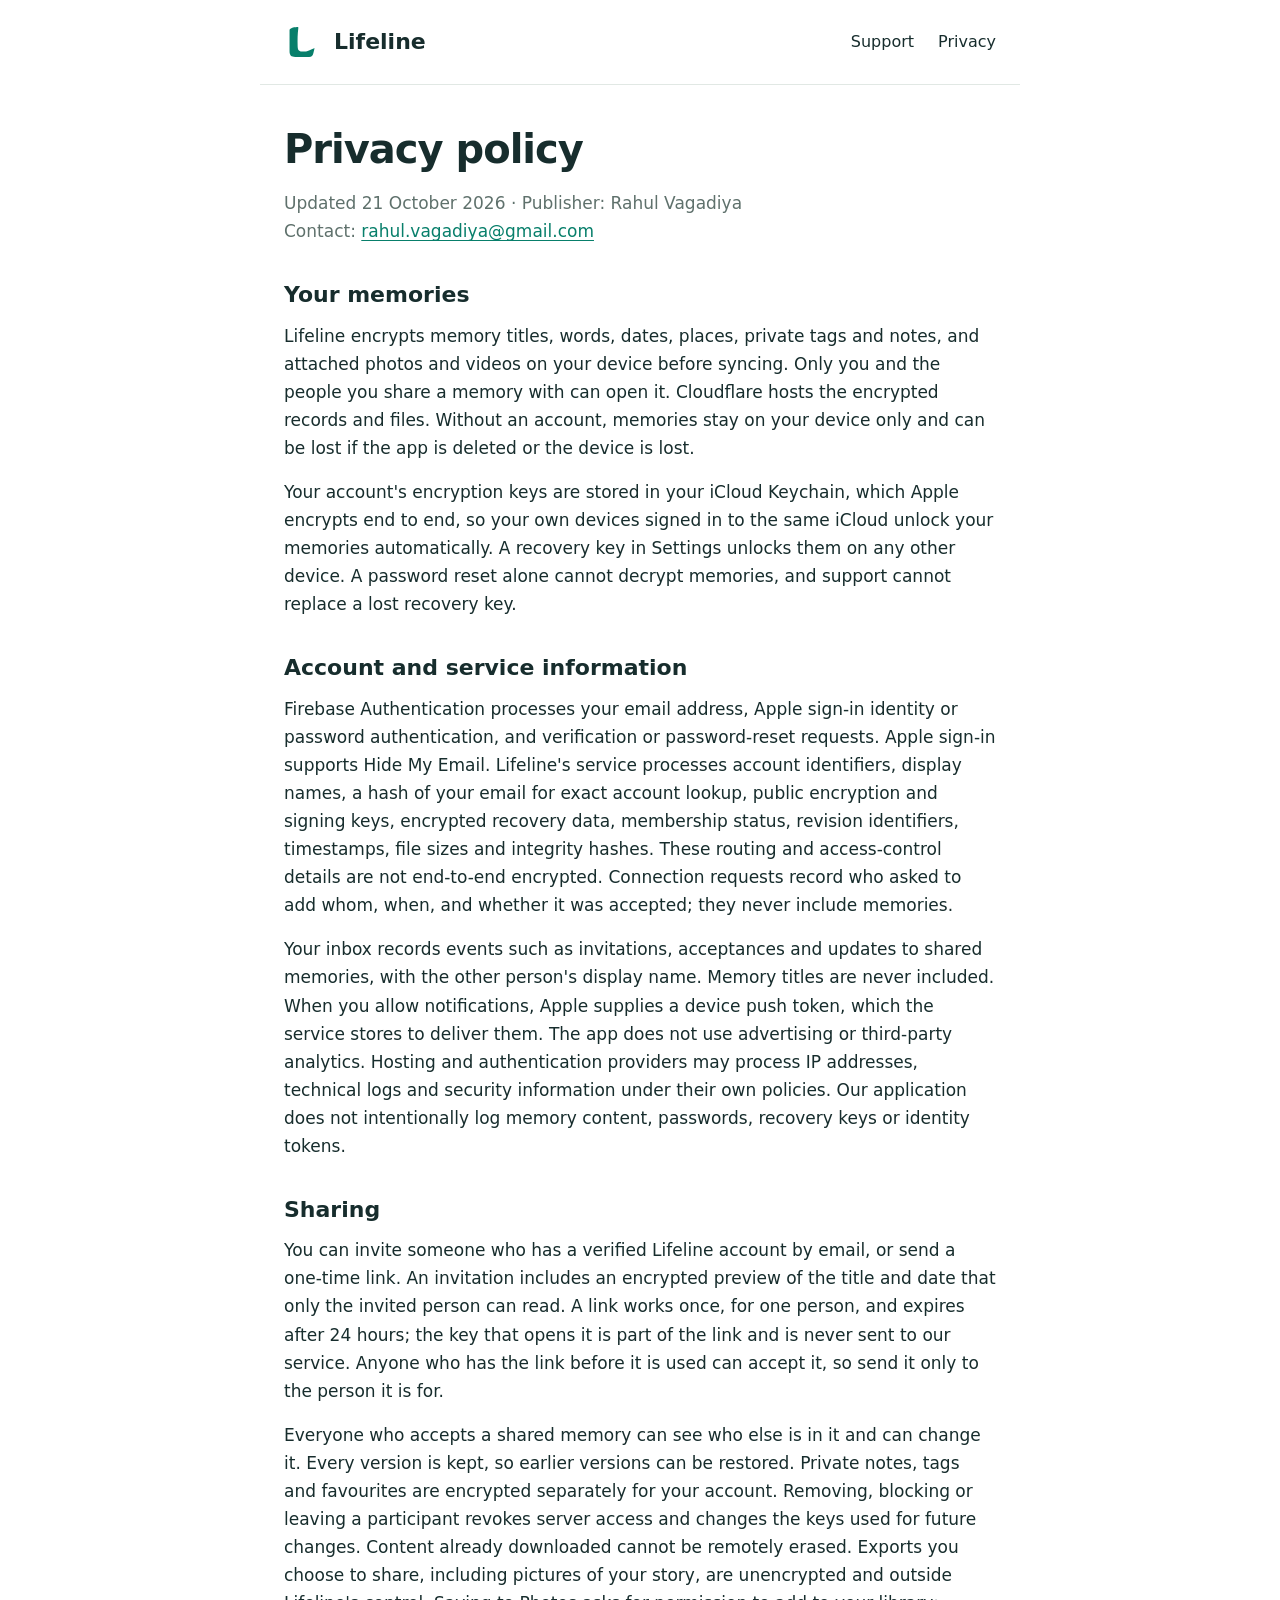
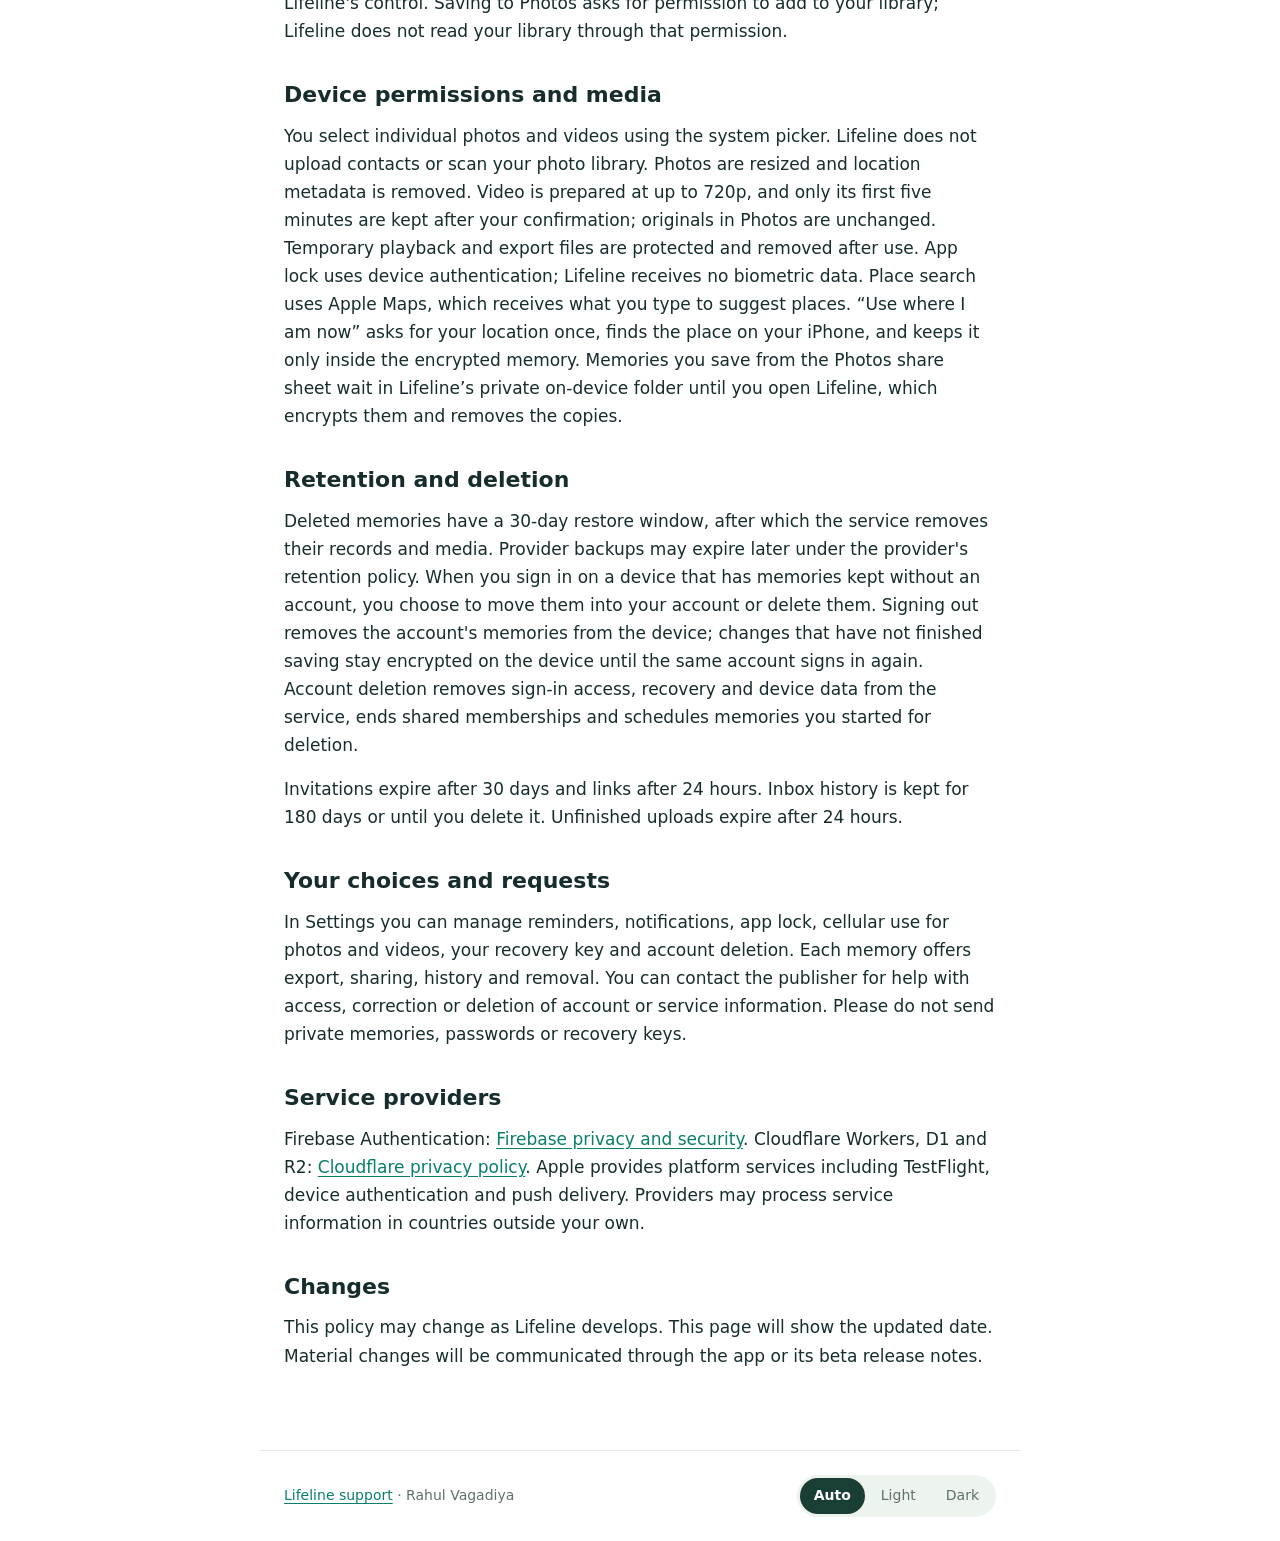
==== commit bfa5b168: "Add Siri, Photos sharing, people and core memories to support pages; add test sample pack The sample" ====
--- a/privacy.html
+++ b/privacy.html
@@ -1 +1 @@
-<!doctype html><html lang="en"><head><meta charset="utf-8"><meta name="viewport" content="width=device-width,initial-scale=1"><meta name="description" content="How Lifeline handles account information, encrypted memories, sharing and deletion."><title>Lifeline Privacy Policy</title><meta name="color-scheme" content="light dark"><script>try{var t=localStorage.getItem("theme");if(t==="light"||t==="dark")document.documentElement.dataset.theme=t}catch(e){}</script><link rel="stylesheet" href="style.css"></head><body><a class="skip" href="#content">Skip to content</a><header><svg class="logo" viewBox="-80 -80 815 935" width="36" height="36" aria-hidden="true"><path d="M 4 84 C 4 32 101 7 198 0 C 225 -1 237 3 233 19 C 211 185 211 327 214 483 C 216 585 234 626 325 634 L 432 634 C 492 631 551 582 644 550 C 651 546 655 548 652 558 L 622 678 C 610 734 579 775 511 775 L 151 775 C 47 775 4 735 4 628 Z"/></svg><a href="./">Lifeline</a><nav aria-label="Main"><a href="./">Support</a><a href="privacy.html" aria-current="page">Privacy</a></nav></header><main id="content"><h1>Privacy policy</h1><p class="muted">Updated 21 October 2026 · Publisher: Rahul Vagadiya<br>Contact: <a href="mailto:rahul.vagadiya@gmail.com">rahul.vagadiya@gmail.com</a></p><h2>Your memories</h2><p>Lifeline encrypts memory titles, words, dates, places, private tags and notes, and attached photos and videos on your device before syncing. Only you and the people you share a memory with can open it. Cloudflare hosts the encrypted records and files. Without an account, memories stay on your device only and can be lost if the app is deleted or the device is lost.</p><p>Your account's encryption keys are stored in your iCloud Keychain, which Apple encrypts end to end, so your own devices signed in to the same iCloud unlock your memories automatically. A recovery key in Settings unlocks them on any other device. A password reset alone cannot decrypt memories, and support cannot replace a lost recovery key.</p><h2>Account and service information</h2><p>Firebase Authentication processes your email address, Apple sign-in identity or password authentication, and verification or password-reset requests. Apple sign-in supports Hide My Email. Lifeline's service processes account identifiers, display names, a hash of your email for exact account lookup, public encryption and signing keys, encrypted recovery data, membership status, revision identifiers, timestamps, file sizes and integrity hashes. These routing and access-control details are not end-to-end encrypted.</p><p>Your inbox records events such as invitations, acceptances and updates to shared memories, with the other person's display name. Memory titles are never included. When you allow notifications, Apple supplies a device push token, which the service stores to deliver them. The app does not use advertising or third-party analytics. Hosting and authentication providers may process IP addresses, technical logs and security information under their own policies. Our application does not intentionally log memory content, passwords, recovery keys or identity tokens.</p><h2>Sharing</h2><p>You can invite someone who has a verified Lifeline account by email, or send a one-time link. An invitation includes an encrypted preview of the title and date that only the invited person can read. A link works once, for one person, and expires after 24 hours; the key that opens it is part of the link and is never sent to our service. Anyone who has the link before it is used can accept it, so send it only to the person it is for.</p><p>Everyone who accepts a shared memory can see who else is in it and can change it. Every version is kept, so earlier versions can be restored. Private notes, tags and favourites are encrypted separately for your account. Removing, blocking or leaving a participant revokes server access and changes the keys used for future changes. Content already downloaded cannot be remotely erased. Exports you choose to share, including pictures of your story, are unencrypted and outside Lifeline's control. Saving to Photos asks for permission to add to your library; Lifeline does not read your library through that permission.</p><h2>Device permissions and media</h2><p>You select individual photos and videos using the system picker. Lifeline does not upload contacts or scan your photo library. Photos are resized and location metadata is removed. Video is prepared at up to 720p, and only its first five minutes are kept after your confirmation; originals in Photos are unchanged. Temporary playback and export files are protected and removed after use. App lock uses device authentication; Lifeline receives no biometric data.</p><h2>Retention and deletion</h2><p>Deleted memories have a 30-day restore window, after which the service removes their records and media. Provider backups may expire later under the provider's retention policy. When you sign in on a device that has memories kept without an account, you choose to move them into your account or delete them. Signing out removes the account's memories from the device; changes that have not finished saving stay encrypted on the device until the same account signs in again. Account deletion removes sign-in access, recovery and device data from the service, ends shared memberships and schedules memories you started for deletion.</p><p>Invitations expire after 30 days and links after 24 hours. Inbox history is kept for 180 days or until you delete it. Unfinished uploads expire after 24 hours.</p><h2>Your choices and requests</h2><p>In Settings you can manage reminders, notifications, app lock, cellular use for photos and videos, your recovery key and account deletion. Each memory offers export, sharing, history and removal. You can contact the publisher for help with access, correction or deletion of account or service information. Please do not send private memories, passwords or recovery keys.</p><h2>Service providers</h2><p>Firebase Authentication: <a href="https://firebase.google.com/support/privacy">Firebase privacy and security</a>. Cloudflare Workers, D1 and R2: <a href="https://www.cloudflare.com/privacypolicy/">Cloudflare privacy policy</a>. Apple provides platform services including TestFlight, device authentication and push delivery. Providers may process service information in countries outside your own.</p><h2>Changes</h2><p>This policy may change as Lifeline develops. This page will show the updated date. Material changes will be communicated through the app or its beta release notes.</p></main><footer><span><a href="./">Lifeline support</a> · Rahul Vagadiya</span><div class="theme" role="group" aria-label="Appearance"><button type="button" data-theme-choice="auto">Auto</button><button type="button" data-theme-choice="light">Light</button><button type="button" data-theme-choice="dark">Dark</button></div></footer><script>(function(){var r=document.documentElement,b=document.querySelectorAll("[data-theme-choice]");function show(){var c=r.dataset.theme||"auto";b.forEach(function(x){x.setAttribute("aria-pressed",String(x.dataset.themeChoice===c))})}b.forEach(function(x){x.addEventListener("click",function(){var c=x.dataset.themeChoice;if(c==="auto"){delete r.dataset.theme}else{r.dataset.theme=c}try{c==="auto"?localStorage.removeItem("theme"):localStorage.setItem("theme",c)}catch(e){}show()})});show()})();</script></body></html>
+<!doctype html><html lang="en"><head><meta charset="utf-8"><meta name="viewport" content="width=device-width,initial-scale=1"><meta name="description" content="How Lifeline handles account information, encrypted memories, sharing and deletion."><title>Lifeline Privacy Policy</title><meta name="color-scheme" content="light dark"><script>try{var t=localStorage.getItem("theme");if(t==="light"||t==="dark")document.documentElement.dataset.theme=t}catch(e){}</script><link rel="stylesheet" href="style.css"></head><body><a class="skip" href="#content">Skip to content</a><header><svg class="logo" viewBox="-80 -80 815 935" width="36" height="36" aria-hidden="true"><path d="M 4 84 C 4 32 101 7 198 0 C 225 -1 237 3 233 19 C 211 185 211 327 214 483 C 216 585 234 626 325 634 L 432 634 C 492 631 551 582 644 550 C 651 546 655 548 652 558 L 622 678 C 610 734 579 775 511 775 L 151 775 C 47 775 4 735 4 628 Z"/></svg><a href="./">Lifeline</a><nav aria-label="Main"><a href="./">Support</a><a href="privacy.html" aria-current="page">Privacy</a></nav></header><main id="content"><h1>Privacy policy</h1><p class="muted">Updated 21 October 2026 · Publisher: Rahul Vagadiya<br>Contact: <a href="mailto:rahul.vagadiya@gmail.com">rahul.vagadiya@gmail.com</a></p><h2>Your memories</h2><p>Lifeline encrypts memory titles, words, dates, places, private tags and notes, and attached photos and videos on your device before syncing. Only you and the people you share a memory with can open it. Cloudflare hosts the encrypted records and files. Without an account, memories stay on your device only and can be lost if the app is deleted or the device is lost.</p><p>Your account's encryption keys are stored in your iCloud Keychain, which Apple encrypts end to end, so your own devices signed in to the same iCloud unlock your memories automatically. A recovery key in Settings unlocks them on any other device. A password reset alone cannot decrypt memories, and support cannot replace a lost recovery key.</p><h2>Account and service information</h2><p>Firebase Authentication processes your email address, Apple sign-in identity or password authentication, and verification or password-reset requests. Apple sign-in supports Hide My Email. Lifeline's service processes account identifiers, display names, a hash of your email for exact account lookup, public encryption and signing keys, encrypted recovery data, membership status, revision identifiers, timestamps, file sizes and integrity hashes. These routing and access-control details are not end-to-end encrypted. Connection requests record who asked to add whom, when, and whether it was accepted; they never include memories.</p><p>Your inbox records events such as invitations, acceptances and updates to shared memories, with the other person's display name. Memory titles are never included. When you allow notifications, Apple supplies a device push token, which the service stores to deliver them. The app does not use advertising or third-party analytics. Hosting and authentication providers may process IP addresses, technical logs and security information under their own policies. Our application does not intentionally log memory content, passwords, recovery keys or identity tokens.</p><h2>Sharing</h2><p>You can invite someone who has a verified Lifeline account by email, or send a one-time link. An invitation includes an encrypted preview of the title and date that only the invited person can read. A link works once, for one person, and expires after 24 hours; the key that opens it is part of the link and is never sent to our service. Anyone who has the link before it is used can accept it, so send it only to the person it is for.</p><p>Everyone who accepts a shared memory can see who else is in it and can change it. Every version is kept, so earlier versions can be restored. Private notes, tags and favourites are encrypted separately for your account. Removing, blocking or leaving a participant revokes server access and changes the keys used for future changes. Content already downloaded cannot be remotely erased. Exports you choose to share, including pictures of your story, are unencrypted and outside Lifeline's control. Saving to Photos asks for permission to add to your library; Lifeline does not read your library through that permission.</p><h2>Device permissions and media</h2><p>You select individual photos and videos using the system picker. Lifeline does not upload contacts or scan your photo library. Photos are resized and location metadata is removed. Video is prepared at up to 720p, and only its first five minutes are kept after your confirmation; originals in Photos are unchanged. Temporary playback and export files are protected and removed after use. App lock uses device authentication; Lifeline receives no biometric data. Place search uses Apple Maps, which receives what you type to suggest places. “Use where I am now” asks for your location once, finds the place on your iPhone, and keeps it only inside the encrypted memory. Memories you save from the Photos share sheet wait in Lifeline’s private on-device folder until you open Lifeline, which encrypts them and removes the copies.</p><h2>Retention and deletion</h2><p>Deleted memories have a 30-day restore window, after which the service removes their records and media. Provider backups may expire later under the provider's retention policy. When you sign in on a device that has memories kept without an account, you choose to move them into your account or delete them. Signing out removes the account's memories from the device; changes that have not finished saving stay encrypted on the device until the same account signs in again. Account deletion removes sign-in access, recovery and device data from the service, ends shared memberships and schedules memories you started for deletion.</p><p>Invitations expire after 30 days and links after 24 hours. Inbox history is kept for 180 days or until you delete it. Unfinished uploads expire after 24 hours.</p><h2>Your choices and requests</h2><p>In Settings you can manage reminders, notifications, app lock, cellular use for photos and videos, your recovery key and account deletion. Each memory offers export, sharing, history and removal. You can contact the publisher for help with access, correction or deletion of account or service information. Please do not send private memories, passwords or recovery keys.</p><h2>Service providers</h2><p>Firebase Authentication: <a href="https://firebase.google.com/support/privacy">Firebase privacy and security</a>. Cloudflare Workers, D1 and R2: <a href="https://www.cloudflare.com/privacypolicy/">Cloudflare privacy policy</a>. Apple provides platform services including TestFlight, device authentication and push delivery. Providers may process service information in countries outside your own.</p><h2>Changes</h2><p>This policy may change as Lifeline develops. This page will show the updated date. Material changes will be communicated through the app or its beta release notes.</p></main><footer><span><a href="./">Lifeline support</a> · Rahul Vagadiya</span><div class="theme" role="group" aria-label="Appearance"><button type="button" data-theme-choice="auto">Auto</button><button type="button" data-theme-choice="light">Light</button><button type="button" data-theme-choice="dark">Dark</button></div></footer><script>(function(){var r=document.documentElement,b=document.querySelectorAll("[data-theme-choice]");function show(){var c=r.dataset.theme||"auto";b.forEach(function(x){x.setAttribute("aria-pressed",String(x.dataset.themeChoice===c))})}b.forEach(function(x){x.addEventListener("click",function(){var c=x.dataset.themeChoice;if(c==="auto"){delete r.dataset.theme}else{r.dataset.theme=c}try{c==="auto"?localStorage.removeItem("theme"):localStorage.setItem("theme",c)}catch(e){}show()})});show()})();</script></body></html>
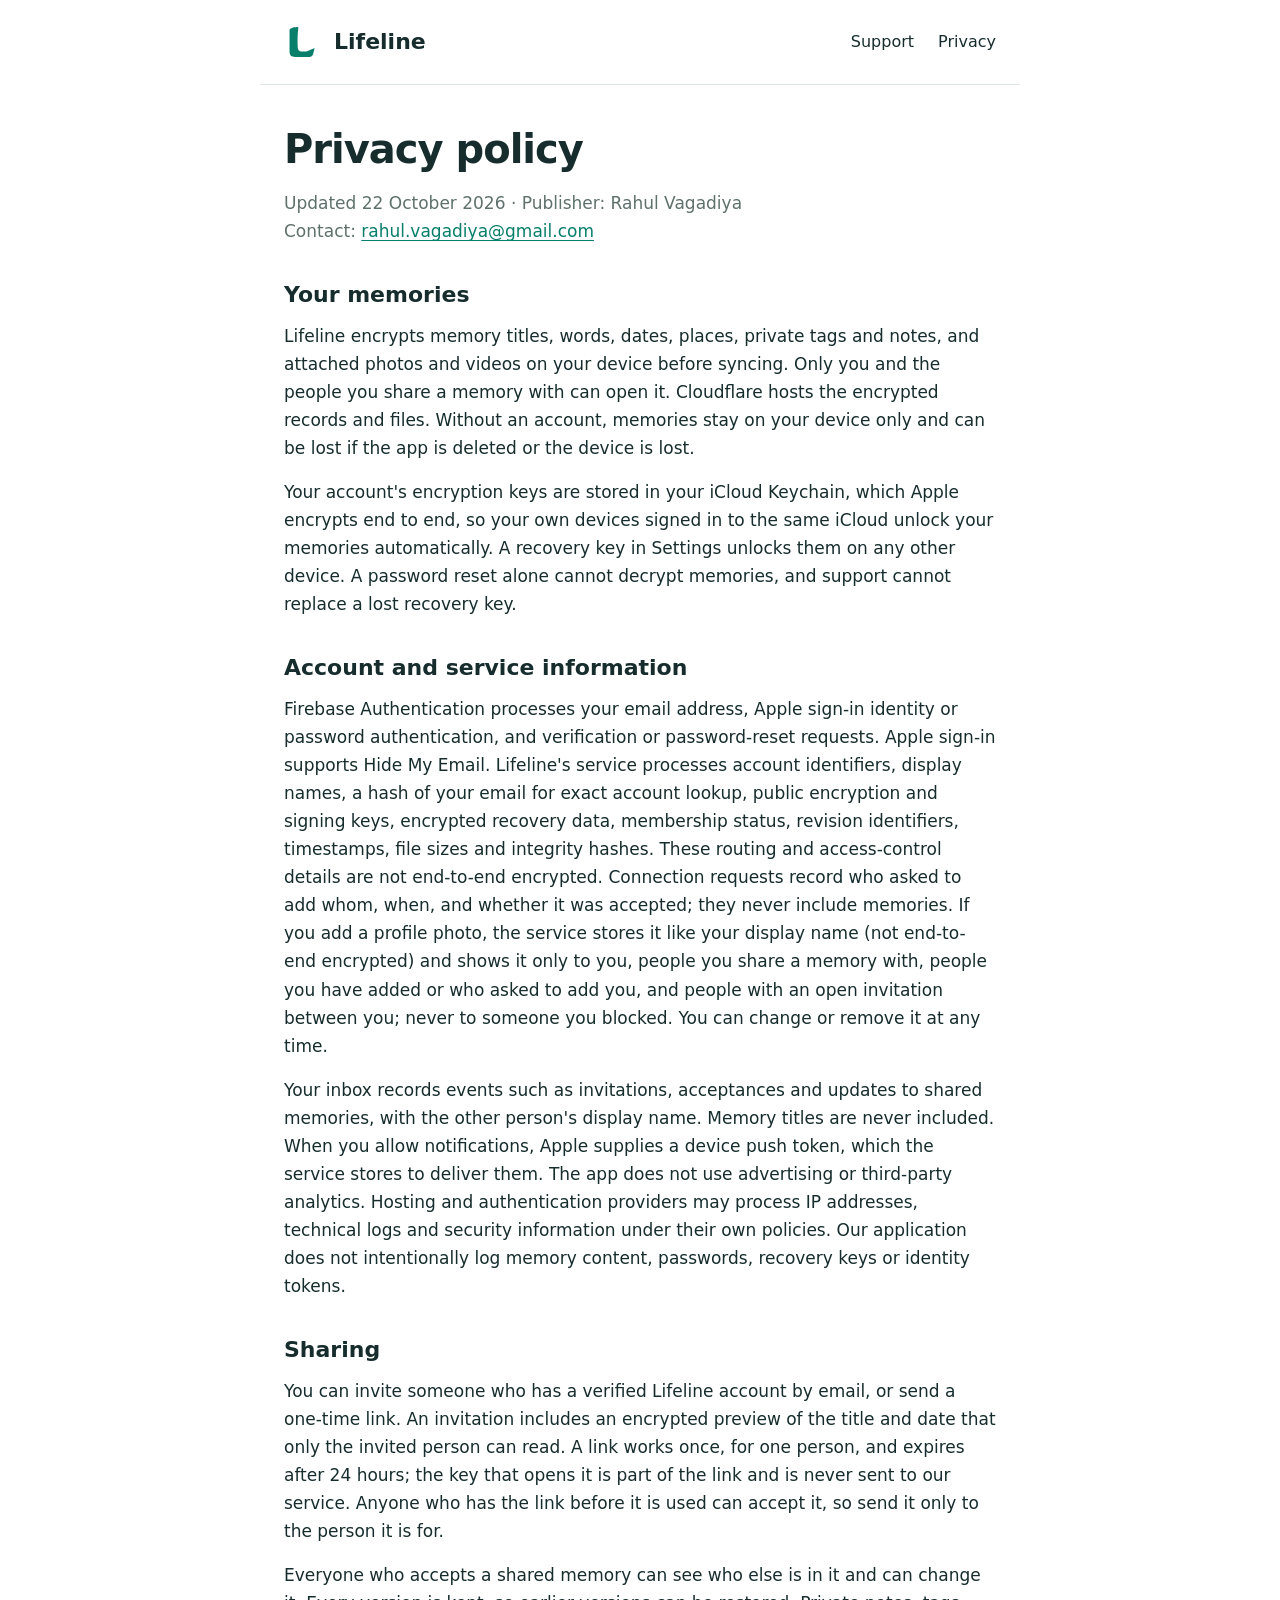
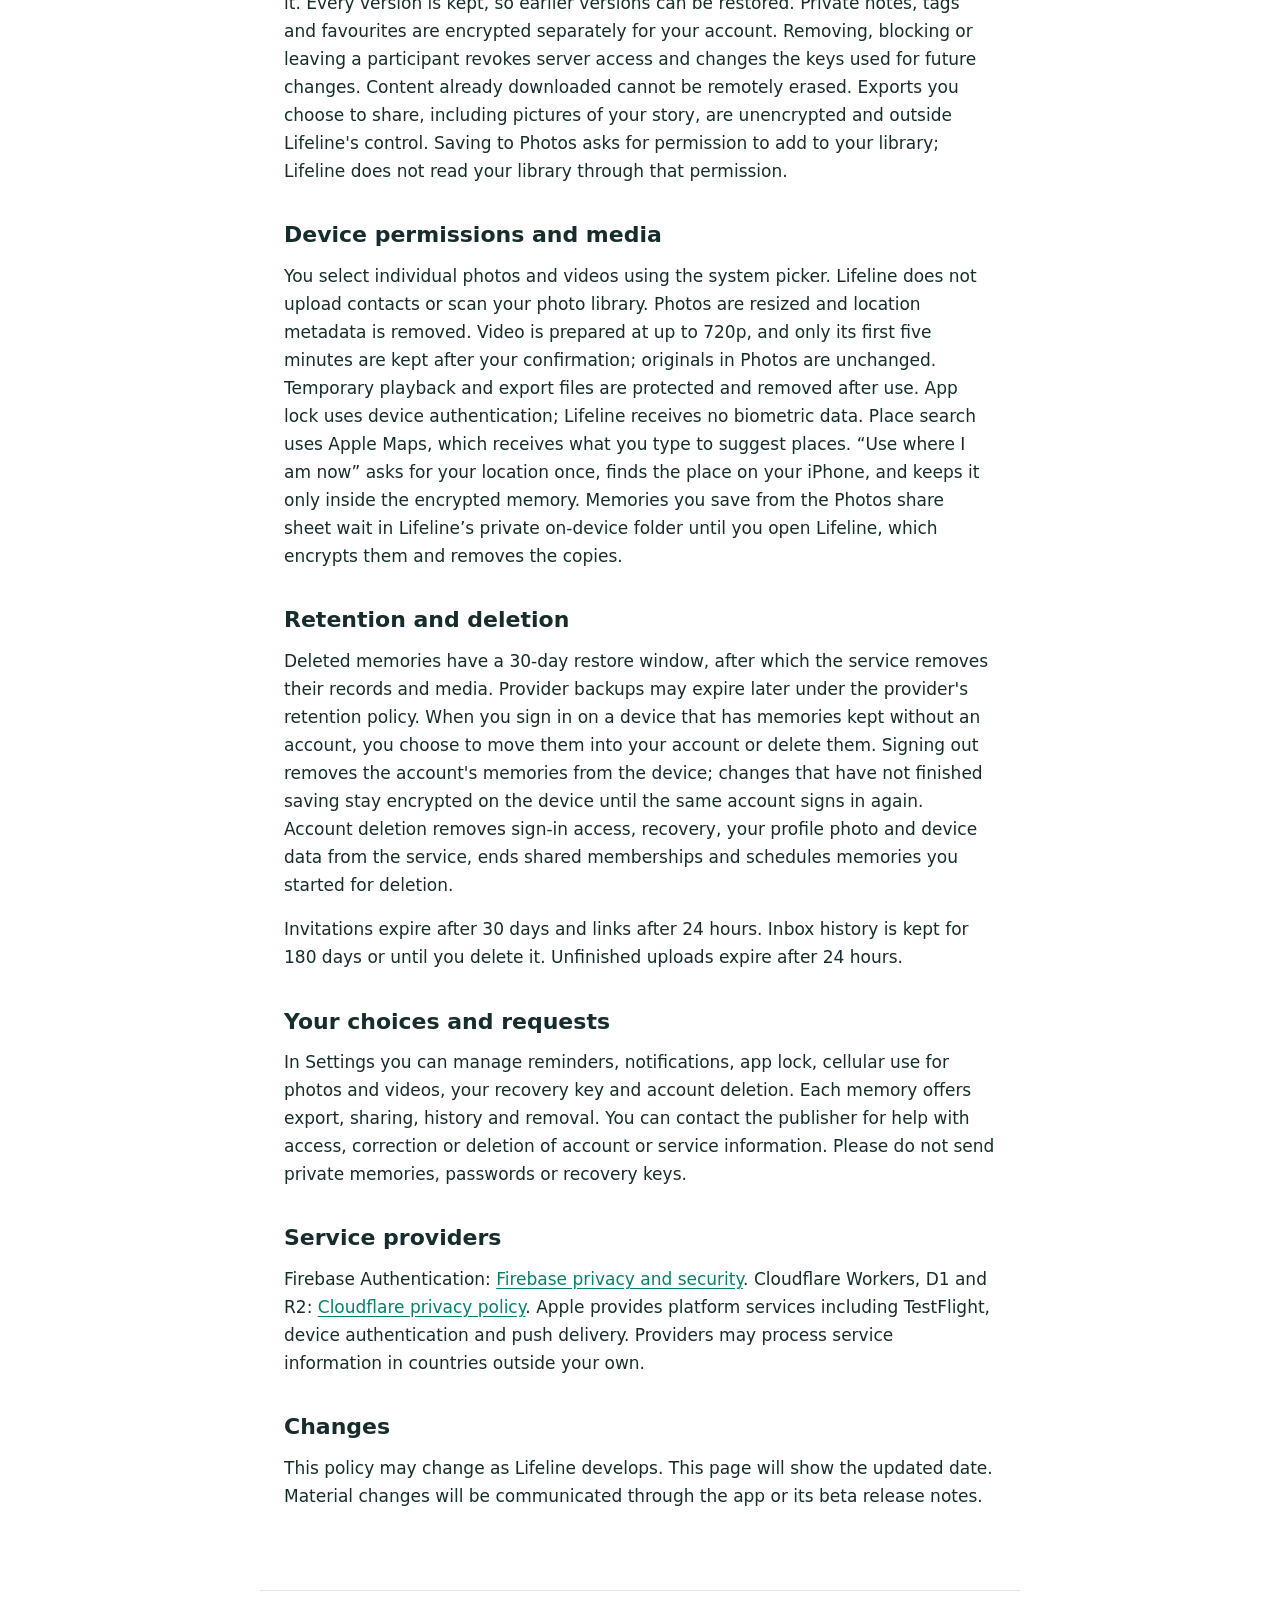
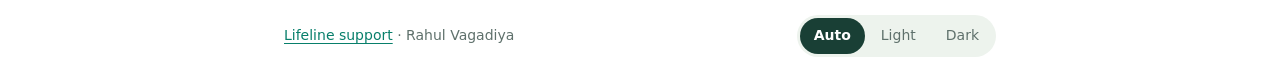
==== commit 51635fc7: "Privacy: profile photos" ====
--- a/privacy.html
+++ b/privacy.html
@@ -1 +1 @@
-<!doctype html><html lang="en"><head><meta charset="utf-8"><meta name="viewport" content="width=device-width,initial-scale=1"><meta name="description" content="How Lifeline handles account information, encrypted memories, sharing and deletion."><title>Lifeline Privacy Policy</title><meta name="color-scheme" content="light dark"><script>try{var t=localStorage.getItem("theme");if(t==="light"||t==="dark")document.documentElement.dataset.theme=t}catch(e){}</script><link rel="stylesheet" href="style.css"></head><body><a class="skip" href="#content">Skip to content</a><header><svg class="logo" viewBox="-80 -80 815 935" width="36" height="36" aria-hidden="true"><path d="M 4 84 C 4 32 101 7 198 0 C 225 -1 237 3 233 19 C 211 185 211 327 214 483 C 216 585 234 626 325 634 L 432 634 C 492 631 551 582 644 550 C 651 546 655 548 652 558 L 622 678 C 610 734 579 775 511 775 L 151 775 C 47 775 4 735 4 628 Z"/></svg><a href="./">Lifeline</a><nav aria-label="Main"><a href="./">Support</a><a href="privacy.html" aria-current="page">Privacy</a></nav></header><main id="content"><h1>Privacy policy</h1><p class="muted">Updated 21 October 2026 · Publisher: Rahul Vagadiya<br>Contact: <a href="mailto:rahul.vagadiya@gmail.com">rahul.vagadiya@gmail.com</a></p><h2>Your memories</h2><p>Lifeline encrypts memory titles, words, dates, places, private tags and notes, and attached photos and videos on your device before syncing. Only you and the people you share a memory with can open it. Cloudflare hosts the encrypted records and files. Without an account, memories stay on your device only and can be lost if the app is deleted or the device is lost.</p><p>Your account's encryption keys are stored in your iCloud Keychain, which Apple encrypts end to end, so your own devices signed in to the same iCloud unlock your memories automatically. A recovery key in Settings unlocks them on any other device. A password reset alone cannot decrypt memories, and support cannot replace a lost recovery key.</p><h2>Account and service information</h2><p>Firebase Authentication processes your email address, Apple sign-in identity or password authentication, and verification or password-reset requests. Apple sign-in supports Hide My Email. Lifeline's service processes account identifiers, display names, a hash of your email for exact account lookup, public encryption and signing keys, encrypted recovery data, membership status, revision identifiers, timestamps, file sizes and integrity hashes. These routing and access-control details are not end-to-end encrypted. Connection requests record who asked to add whom, when, and whether it was accepted; they never include memories.</p><p>Your inbox records events such as invitations, acceptances and updates to shared memories, with the other person's display name. Memory titles are never included. When you allow notifications, Apple supplies a device push token, which the service stores to deliver them. The app does not use advertising or third-party analytics. Hosting and authentication providers may process IP addresses, technical logs and security information under their own policies. Our application does not intentionally log memory content, passwords, recovery keys or identity tokens.</p><h2>Sharing</h2><p>You can invite someone who has a verified Lifeline account by email, or send a one-time link. An invitation includes an encrypted preview of the title and date that only the invited person can read. A link works once, for one person, and expires after 24 hours; the key that opens it is part of the link and is never sent to our service. Anyone who has the link before it is used can accept it, so send it only to the person it is for.</p><p>Everyone who accepts a shared memory can see who else is in it and can change it. Every version is kept, so earlier versions can be restored. Private notes, tags and favourites are encrypted separately for your account. Removing, blocking or leaving a participant revokes server access and changes the keys used for future changes. Content already downloaded cannot be remotely erased. Exports you choose to share, including pictures of your story, are unencrypted and outside Lifeline's control. Saving to Photos asks for permission to add to your library; Lifeline does not read your library through that permission.</p><h2>Device permissions and media</h2><p>You select individual photos and videos using the system picker. Lifeline does not upload contacts or scan your photo library. Photos are resized and location metadata is removed. Video is prepared at up to 720p, and only its first five minutes are kept after your confirmation; originals in Photos are unchanged. Temporary playback and export files are protected and removed after use. App lock uses device authentication; Lifeline receives no biometric data. Place search uses Apple Maps, which receives what you type to suggest places. “Use where I am now” asks for your location once, finds the place on your iPhone, and keeps it only inside the encrypted memory. Memories you save from the Photos share sheet wait in Lifeline’s private on-device folder until you open Lifeline, which encrypts them and removes the copies.</p><h2>Retention and deletion</h2><p>Deleted memories have a 30-day restore window, after which the service removes their records and media. Provider backups may expire later under the provider's retention policy. When you sign in on a device that has memories kept without an account, you choose to move them into your account or delete them. Signing out removes the account's memories from the device; changes that have not finished saving stay encrypted on the device until the same account signs in again. Account deletion removes sign-in access, recovery and device data from the service, ends shared memberships and schedules memories you started for deletion.</p><p>Invitations expire after 30 days and links after 24 hours. Inbox history is kept for 180 days or until you delete it. Unfinished uploads expire after 24 hours.</p><h2>Your choices and requests</h2><p>In Settings you can manage reminders, notifications, app lock, cellular use for photos and videos, your recovery key and account deletion. Each memory offers export, sharing, history and removal. You can contact the publisher for help with access, correction or deletion of account or service information. Please do not send private memories, passwords or recovery keys.</p><h2>Service providers</h2><p>Firebase Authentication: <a href="https://firebase.google.com/support/privacy">Firebase privacy and security</a>. Cloudflare Workers, D1 and R2: <a href="https://www.cloudflare.com/privacypolicy/">Cloudflare privacy policy</a>. Apple provides platform services including TestFlight, device authentication and push delivery. Providers may process service information in countries outside your own.</p><h2>Changes</h2><p>This policy may change as Lifeline develops. This page will show the updated date. Material changes will be communicated through the app or its beta release notes.</p></main><footer><span><a href="./">Lifeline support</a> · Rahul Vagadiya</span><div class="theme" role="group" aria-label="Appearance"><button type="button" data-theme-choice="auto">Auto</button><button type="button" data-theme-choice="light">Light</button><button type="button" data-theme-choice="dark">Dark</button></div></footer><script>(function(){var r=document.documentElement,b=document.querySelectorAll("[data-theme-choice]");function show(){var c=r.dataset.theme||"auto";b.forEach(function(x){x.setAttribute("aria-pressed",String(x.dataset.themeChoice===c))})}b.forEach(function(x){x.addEventListener("click",function(){var c=x.dataset.themeChoice;if(c==="auto"){delete r.dataset.theme}else{r.dataset.theme=c}try{c==="auto"?localStorage.removeItem("theme"):localStorage.setItem("theme",c)}catch(e){}show()})});show()})();</script></body></html>
+<!doctype html><html lang="en"><head><meta charset="utf-8"><meta name="viewport" content="width=device-width,initial-scale=1"><meta name="description" content="How Lifeline handles account information, encrypted memories, sharing and deletion."><title>Lifeline Privacy Policy</title><meta name="color-scheme" content="light dark"><script>try{var t=localStorage.getItem("theme");if(t==="light"||t==="dark")document.documentElement.dataset.theme=t}catch(e){}</script><link rel="stylesheet" href="style.css"></head><body><a class="skip" href="#content">Skip to content</a><header><svg class="logo" viewBox="-80 -80 815 935" width="36" height="36" aria-hidden="true"><path d="M 4 84 C 4 32 101 7 198 0 C 225 -1 237 3 233 19 C 211 185 211 327 214 483 C 216 585 234 626 325 634 L 432 634 C 492 631 551 582 644 550 C 651 546 655 548 652 558 L 622 678 C 610 734 579 775 511 775 L 151 775 C 47 775 4 735 4 628 Z"/></svg><a href="./">Lifeline</a><nav aria-label="Main"><a href="./">Support</a><a href="privacy.html" aria-current="page">Privacy</a></nav></header><main id="content"><h1>Privacy policy</h1><p class="muted">Updated 22 October 2026 · Publisher: Rahul Vagadiya<br>Contact: <a href="mailto:rahul.vagadiya@gmail.com">rahul.vagadiya@gmail.com</a></p><h2>Your memories</h2><p>Lifeline encrypts memory titles, words, dates, places, private tags and notes, and attached photos and videos on your device before syncing. Only you and the people you share a memory with can open it. Cloudflare hosts the encrypted records and files. Without an account, memories stay on your device only and can be lost if the app is deleted or the device is lost.</p><p>Your account's encryption keys are stored in your iCloud Keychain, which Apple encrypts end to end, so your own devices signed in to the same iCloud unlock your memories automatically. A recovery key in Settings unlocks them on any other device. A password reset alone cannot decrypt memories, and support cannot replace a lost recovery key.</p><h2>Account and service information</h2><p>Firebase Authentication processes your email address, Apple sign-in identity or password authentication, and verification or password-reset requests. Apple sign-in supports Hide My Email. Lifeline's service processes account identifiers, display names, a hash of your email for exact account lookup, public encryption and signing keys, encrypted recovery data, membership status, revision identifiers, timestamps, file sizes and integrity hashes. These routing and access-control details are not end-to-end encrypted. Connection requests record who asked to add whom, when, and whether it was accepted; they never include memories. If you add a profile photo, the service stores it like your display name (not end-to-end encrypted) and shows it only to you, people you share a memory with, people you have added or who asked to add you, and people with an open invitation between you; never to someone you blocked. You can change or remove it at any time.</p><p>Your inbox records events such as invitations, acceptances and updates to shared memories, with the other person's display name. Memory titles are never included. When you allow notifications, Apple supplies a device push token, which the service stores to deliver them. The app does not use advertising or third-party analytics. Hosting and authentication providers may process IP addresses, technical logs and security information under their own policies. Our application does not intentionally log memory content, passwords, recovery keys or identity tokens.</p><h2>Sharing</h2><p>You can invite someone who has a verified Lifeline account by email, or send a one-time link. An invitation includes an encrypted preview of the title and date that only the invited person can read. A link works once, for one person, and expires after 24 hours; the key that opens it is part of the link and is never sent to our service. Anyone who has the link before it is used can accept it, so send it only to the person it is for.</p><p>Everyone who accepts a shared memory can see who else is in it and can change it. Every version is kept, so earlier versions can be restored. Private notes, tags and favourites are encrypted separately for your account. Removing, blocking or leaving a participant revokes server access and changes the keys used for future changes. Content already downloaded cannot be remotely erased. Exports you choose to share, including pictures of your story, are unencrypted and outside Lifeline's control. Saving to Photos asks for permission to add to your library; Lifeline does not read your library through that permission.</p><h2>Device permissions and media</h2><p>You select individual photos and videos using the system picker. Lifeline does not upload contacts or scan your photo library. Photos are resized and location metadata is removed. Video is prepared at up to 720p, and only its first five minutes are kept after your confirmation; originals in Photos are unchanged. Temporary playback and export files are protected and removed after use. App lock uses device authentication; Lifeline receives no biometric data. Place search uses Apple Maps, which receives what you type to suggest places. “Use where I am now” asks for your location once, finds the place on your iPhone, and keeps it only inside the encrypted memory. Memories you save from the Photos share sheet wait in Lifeline’s private on-device folder until you open Lifeline, which encrypts them and removes the copies.</p><h2>Retention and deletion</h2><p>Deleted memories have a 30-day restore window, after which the service removes their records and media. Provider backups may expire later under the provider's retention policy. When you sign in on a device that has memories kept without an account, you choose to move them into your account or delete them. Signing out removes the account's memories from the device; changes that have not finished saving stay encrypted on the device until the same account signs in again. Account deletion removes sign-in access, recovery, your profile photo and device data from the service, ends shared memberships and schedules memories you started for deletion.</p><p>Invitations expire after 30 days and links after 24 hours. Inbox history is kept for 180 days or until you delete it. Unfinished uploads expire after 24 hours.</p><h2>Your choices and requests</h2><p>In Settings you can manage reminders, notifications, app lock, cellular use for photos and videos, your recovery key and account deletion. Each memory offers export, sharing, history and removal. You can contact the publisher for help with access, correction or deletion of account or service information. Please do not send private memories, passwords or recovery keys.</p><h2>Service providers</h2><p>Firebase Authentication: <a href="https://firebase.google.com/support/privacy">Firebase privacy and security</a>. Cloudflare Workers, D1 and R2: <a href="https://www.cloudflare.com/privacypolicy/">Cloudflare privacy policy</a>. Apple provides platform services including TestFlight, device authentication and push delivery. Providers may process service information in countries outside your own.</p><h2>Changes</h2><p>This policy may change as Lifeline develops. This page will show the updated date. Material changes will be communicated through the app or its beta release notes.</p></main><footer><span><a href="./">Lifeline support</a> · Rahul Vagadiya</span><div class="theme" role="group" aria-label="Appearance"><button type="button" data-theme-choice="auto">Auto</button><button type="button" data-theme-choice="light">Light</button><button type="button" data-theme-choice="dark">Dark</button></div></footer><script>(function(){var r=document.documentElement,b=document.querySelectorAll("[data-theme-choice]");function show(){var c=r.dataset.theme||"auto";b.forEach(function(x){x.setAttribute("aria-pressed",String(x.dataset.themeChoice===c))})}b.forEach(function(x){x.addEventListener("click",function(){var c=x.dataset.themeChoice;if(c==="auto"){delete r.dataset.theme}else{r.dataset.theme=c}try{c==="auto"?localStorage.removeItem("theme"):localStorage.setItem("theme",c)}catch(e){}show()})});show()})();</script></body></html>
